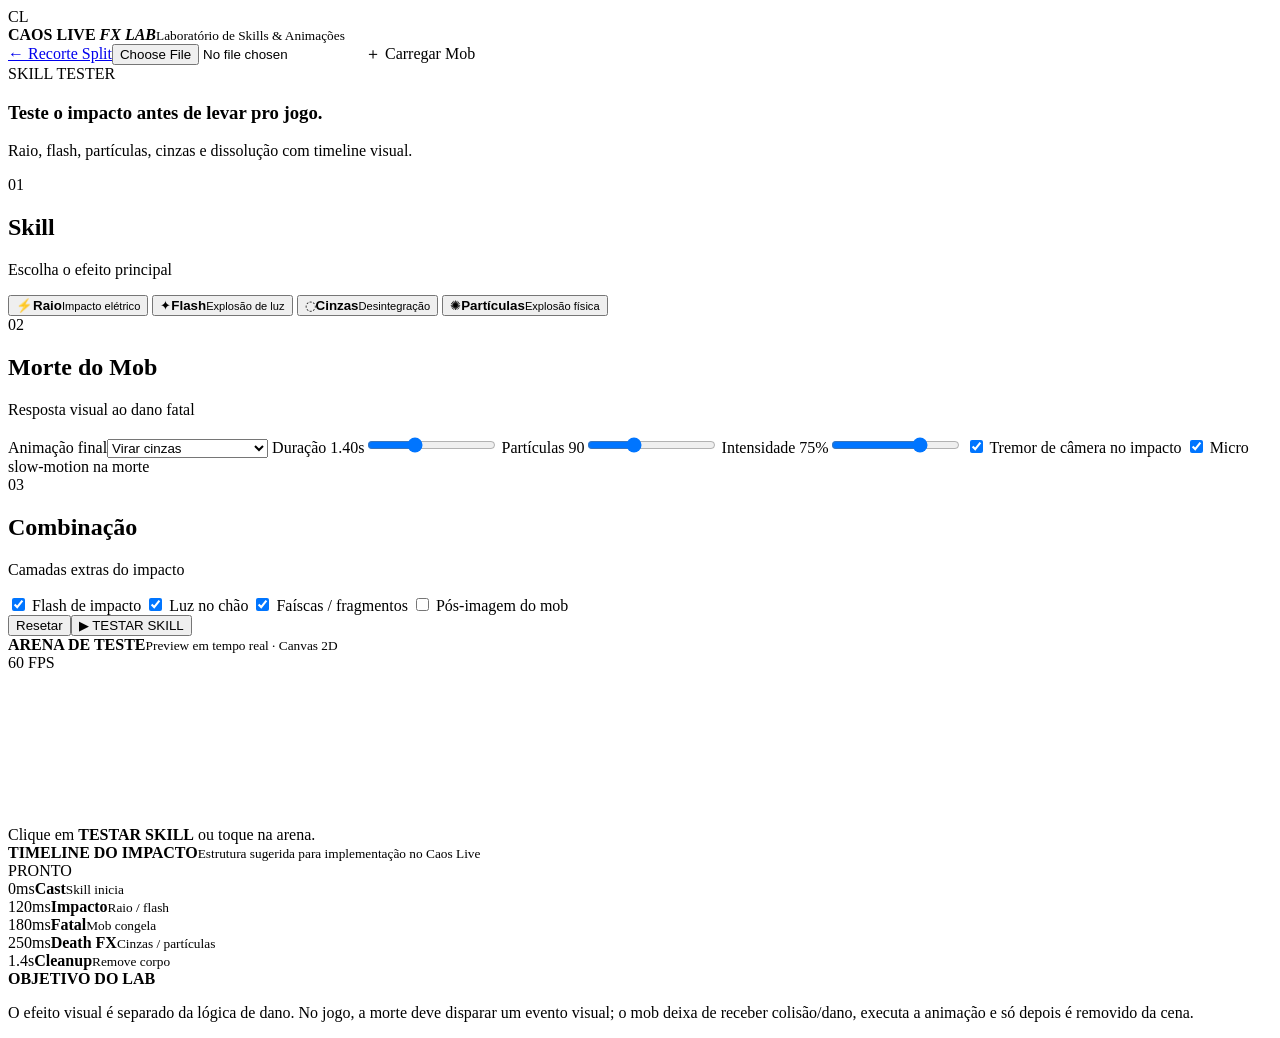
==== skill-lab/index.html @ af8c80dd "feat: add Caos Live skill FX lab" ====
<!doctype html>
<html lang="pt-BR">
<head>
  <meta charset="UTF-8">
  <meta name="viewport" content="width=device-width,initial-scale=1,maximum-scale=1">
  <meta name="theme-color" content="#07080d">
  <title>Caos Live · Skill FX Lab</title>
  <link rel="stylesheet" href="styles.css?v=1.0.0">
</head>
<body>
<header class="topbar">
  <div class="brand"><span class="mark">CL</span><div><b>CAOS LIVE <em>FX LAB</em></b><small>Laboratório de Skills & Animações</small></div></div>
  <div class="topActions"><a href="../index.html">← Recorte Split</a><label class="upload"><input id="mobInput" type="file" accept="image/png,image/webp,image/jpeg"><span>＋ Carregar Mob</span></label></div>
</header>
<main>
  <aside class="panel">
    <section class="card hero"><span class="eyebrow">SKILL TESTER</span><h1>Teste o impacto antes de levar pro jogo.</h1><p>Raio, flash, partículas, cinzas e dissolução com timeline visual.</p></section>

    <section class="card">
      <div class="sectionHead"><span>01</span><div><h2>Skill</h2><p>Escolha o efeito principal</p></div></div>
      <div class="skillGrid">
        <button class="skill active" data-skill="lightning">⚡<b>Raio</b><small>Impacto elétrico</small></button>
        <button class="skill" data-skill="flash">✦<b>Flash</b><small>Explosão de luz</small></button>
        <button class="skill" data-skill="ash">◌<b>Cinzas</b><small>Desintegração</small></button>
        <button class="skill" data-skill="burst">✺<b>Partículas</b><small>Explosão física</small></button>
      </div>
    </section>

    <section class="card">
      <div class="sectionHead"><span>02</span><div><h2>Morte do Mob</h2><p>Resposta visual ao dano fatal</p></div></div>
      <label>Animação final<select id="deathMode"><option value="ash">Virar cinzas</option><option value="dissolve">Dissolver em partículas</option><option value="burn">Queimar + cinzas</option><option value="burst">Explodir partículas</option><option value="fade">Fade simples</option></select></label>
      <label>Duração <output id="durationOut">1.40s</output><input id="duration" type="range" min="500" max="3000" step="50" value="1400"></label>
      <label>Partículas <output id="particleOut">90</output><input id="particleCount" type="range" min="20" max="220" value="90"></label>
      <label>Intensidade <output id="intensityOut">75%</output><input id="intensity" type="range" min="10" max="100" value="75"></label>
      <label class="check"><input id="screenShake" type="checkbox" checked> Tremor de câmera no impacto</label>
      <label class="check"><input id="slowMo" type="checkbox" checked> Micro slow-motion na morte</label>
    </section>

    <section class="card">
      <div class="sectionHead"><span>03</span><div><h2>Combinação</h2><p>Camadas extras do impacto</p></div></div>
      <label class="check"><input id="impactFlash" type="checkbox" checked> Flash de impacto</label>
      <label class="check"><input id="groundGlow" type="checkbox" checked> Luz no chão</label>
      <label class="check"><input id="sparks" type="checkbox" checked> Faíscas / fragmentos</label>
      <label class="check"><input id="afterImage" type="checkbox"> Pós-imagem do mob</label>
      <div class="actions"><button id="resetBtn" class="secondary">Resetar</button><button id="playBtn" class="primary">▶ TESTAR SKILL</button></div>
    </section>
  </aside>

  <section class="workspace">
    <div class="workspaceTop"><div><span class="live"></span><b>ARENA DE TESTE</b><small>Preview em tempo real · Canvas 2D</small></div><span id="fps">60 FPS</span></div>
    <div id="arena" class="arena">
      <canvas id="fxCanvas"></canvas>
      <div class="arenaTip">Clique em <b>TESTAR SKILL</b> ou toque na arena.</div>
    </div>
    <div class="timeline card">
      <div class="timelineHead"><div><b>TIMELINE DO IMPACTO</b><small>Estrutura sugerida para implementação no Caos Live</small></div><span id="status">PRONTO</span></div>
      <div class="track">
        <div class="event"><span>0ms</span><b>Cast</b><small>Skill inicia</small></div>
        <div class="event"><span>120ms</span><b>Impacto</b><small>Raio / flash</small></div>
        <div class="event"><span>180ms</span><b>Fatal</b><small>Mob congela</small></div>
        <div class="event"><span>250ms</span><b>Death FX</b><small>Cinzas / partículas</small></div>
        <div class="event"><span>1.4s</span><b>Cleanup</b><small>Remove corpo</small></div>
      </div>
    </div>
    <div class="notes card"><b>OBJETIVO DO LAB</b><p>O efeito visual é separado da lógica de dano. No jogo, a morte deve disparar um evento visual; o mob deixa de receber colisão/dano, executa a animação e só depois é removido da cena.</p></div>
  </section>
</main>
<script src="app.js?v=1.0.0"></script>
</body>
</html>
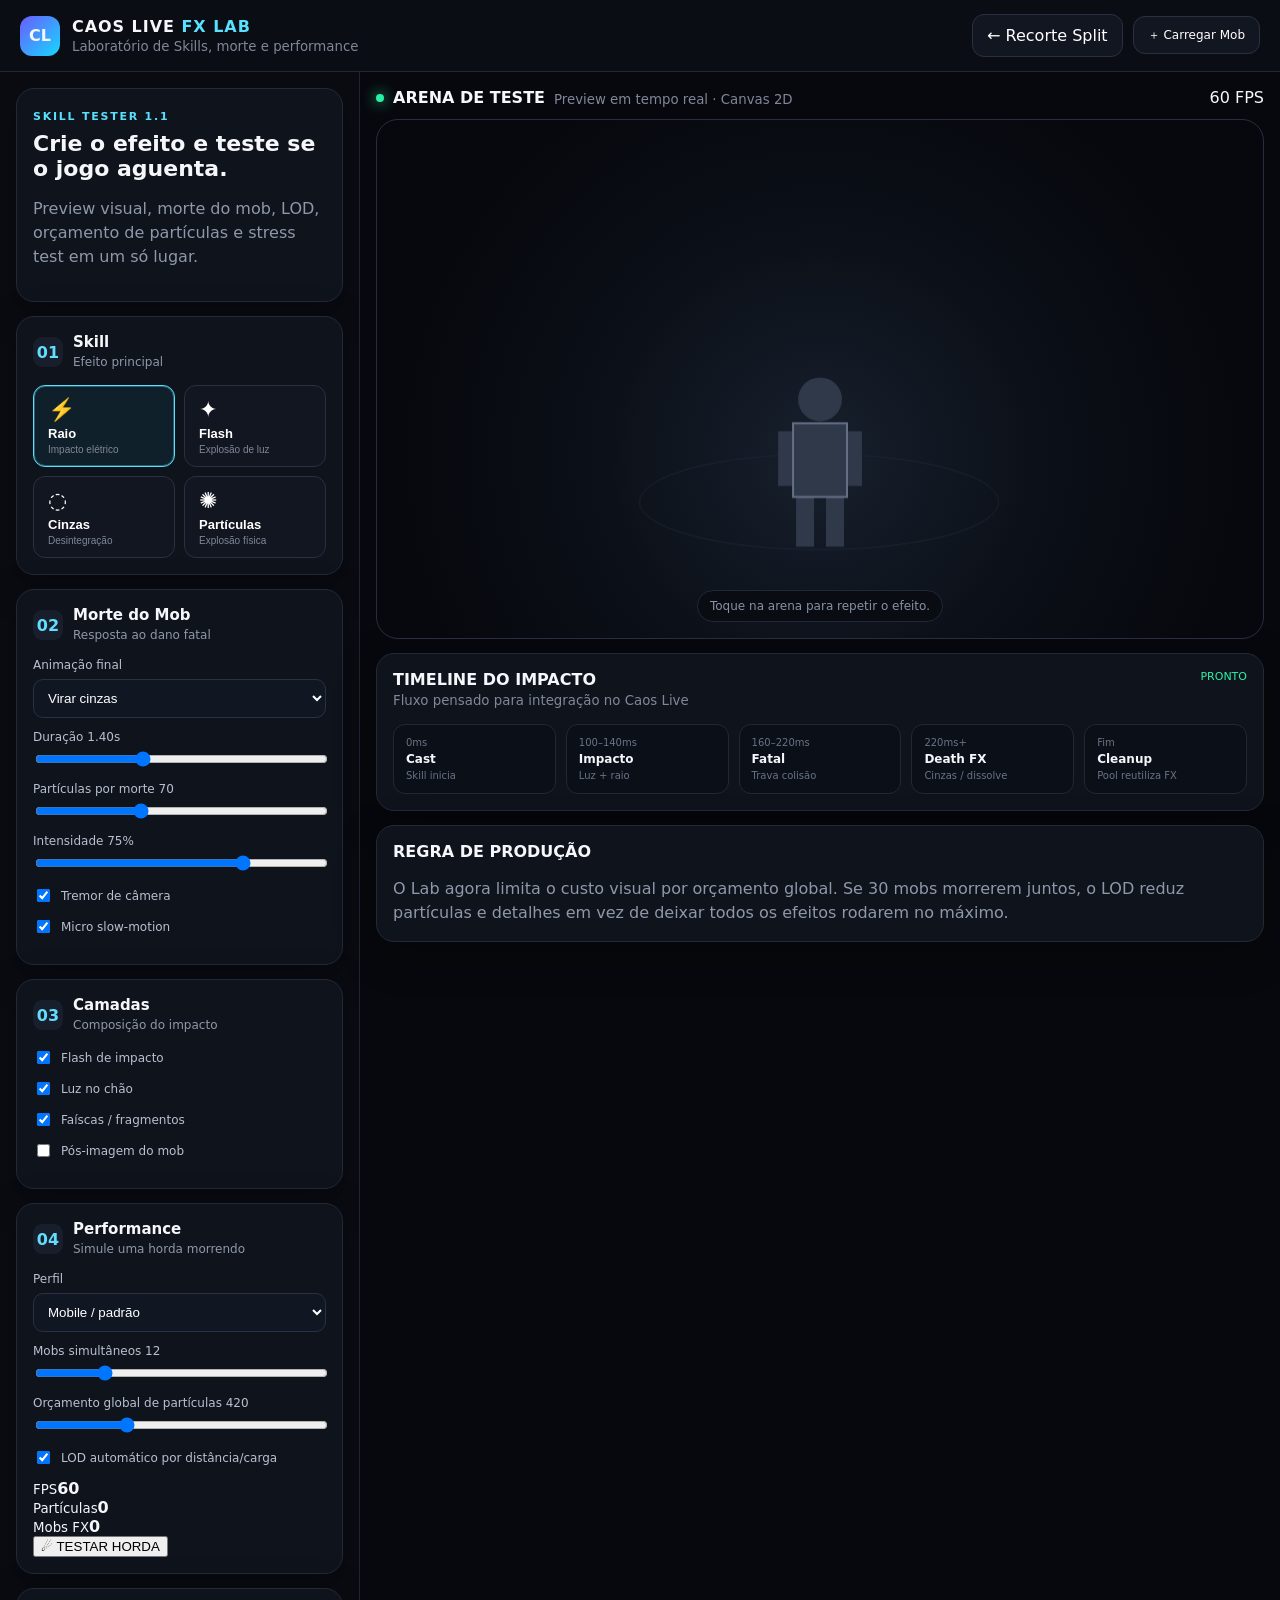
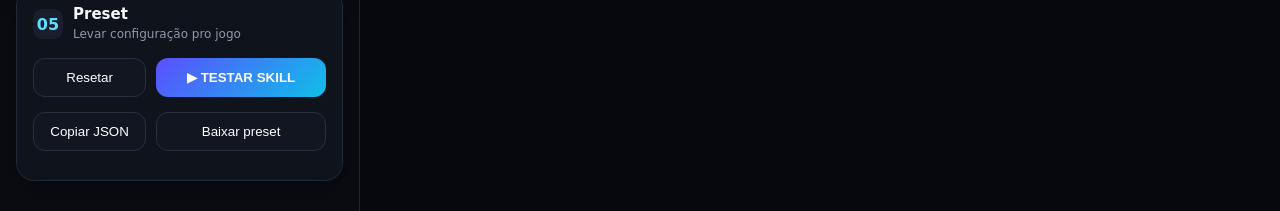
==== commit 1eabdc03: "Upgrade Skill FX Lab with stress testing and presets" ====
--- a/skill-lab/index.html
+++ b/skill-lab/index.html
@@ -5,19 +5,19 @@
   <meta name="viewport" content="width=device-width,initial-scale=1,maximum-scale=1">
   <meta name="theme-color" content="#07080d">
   <title>Caos Live · Skill FX Lab</title>
-  <link rel="stylesheet" href="styles.css?v=1.0.0">
+  <link rel="stylesheet" href="styles.css?v=1.1.0">
 </head>
 <body>
 <header class="topbar">
-  <div class="brand"><span class="mark">CL</span><div><b>CAOS LIVE <em>FX LAB</em></b><small>Laboratório de Skills & Animações</small></div></div>
+  <div class="brand"><span class="mark">CL</span><div><b>CAOS LIVE <em>FX LAB</em></b><small>Laboratório de Skills, morte e performance</small></div></div>
   <div class="topActions"><a href="../index.html">← Recorte Split</a><label class="upload"><input id="mobInput" type="file" accept="image/png,image/webp,image/jpeg"><span>＋ Carregar Mob</span></label></div>
 </header>
 <main>
   <aside class="panel">
-    <section class="card hero"><span class="eyebrow">SKILL TESTER</span><h1>Teste o impacto antes de levar pro jogo.</h1><p>Raio, flash, partículas, cinzas e dissolução com timeline visual.</p></section>
+    <section class="card hero"><span class="eyebrow">SKILL TESTER 1.1</span><h1>Crie o efeito e teste se o jogo aguenta.</h1><p>Preview visual, morte do mob, LOD, orçamento de partículas e stress test em um só lugar.</p></section>
 
     <section class="card">
-      <div class="sectionHead"><span>01</span><div><h2>Skill</h2><p>Escolha o efeito principal</p></div></div>
+      <div class="sectionHead"><span>01</span><div><h2>Skill</h2><p>Efeito principal</p></div></div>
       <div class="skillGrid">
         <button class="skill active" data-skill="lightning">⚡<b>Raio</b><small>Impacto elétrico</small></button>
         <button class="skill" data-skill="flash">✦<b>Flash</b><small>Explosão de luz</small></button>
@@ -27,44 +27,51 @@
     </section>
 
     <section class="card">
-      <div class="sectionHead"><span>02</span><div><h2>Morte do Mob</h2><p>Resposta visual ao dano fatal</p></div></div>
+      <div class="sectionHead"><span>02</span><div><h2>Morte do Mob</h2><p>Resposta ao dano fatal</p></div></div>
       <label>Animação final<select id="deathMode"><option value="ash">Virar cinzas</option><option value="dissolve">Dissolver em partículas</option><option value="burn">Queimar + cinzas</option><option value="burst">Explodir partículas</option><option value="fade">Fade simples</option></select></label>
       <label>Duração <output id="durationOut">1.40s</output><input id="duration" type="range" min="500" max="3000" step="50" value="1400"></label>
-      <label>Partículas <output id="particleOut">90</output><input id="particleCount" type="range" min="20" max="220" value="90"></label>
+      <label>Partículas por morte <output id="particleOut">70</output><input id="particleCount" type="range" min="10" max="180" value="70"></label>
       <label>Intensidade <output id="intensityOut">75%</output><input id="intensity" type="range" min="10" max="100" value="75"></label>
-      <label class="check"><input id="screenShake" type="checkbox" checked> Tremor de câmera no impacto</label>
-      <label class="check"><input id="slowMo" type="checkbox" checked> Micro slow-motion na morte</label>
+      <label class="check"><input id="screenShake" type="checkbox" checked> Tremor de câmera</label>
+      <label class="check"><input id="slowMo" type="checkbox" checked> Micro slow-motion</label>
     </section>
 
     <section class="card">
-      <div class="sectionHead"><span>03</span><div><h2>Combinação</h2><p>Camadas extras do impacto</p></div></div>
+      <div class="sectionHead"><span>03</span><div><h2>Camadas</h2><p>Composição do impacto</p></div></div>
       <label class="check"><input id="impactFlash" type="checkbox" checked> Flash de impacto</label>
       <label class="check"><input id="groundGlow" type="checkbox" checked> Luz no chão</label>
       <label class="check"><input id="sparks" type="checkbox" checked> Faíscas / fragmentos</label>
       <label class="check"><input id="afterImage" type="checkbox"> Pós-imagem do mob</label>
+    </section>
+
+    <section class="card perfCard">
+      <div class="sectionHead"><span>04</span><div><h2>Performance</h2><p>Simule uma horda morrendo</p></div></div>
+      <label>Perfil<select id="qualityPreset"><option value="low">Mobile fraco</option><option value="medium" selected>Mobile / padrão</option><option value="high">PC / alto</option></select></label>
+      <label>Mobs simultâneos <output id="mobCountOut">12</output><input id="mobCount" type="range" min="1" max="50" value="12"></label>
+      <label>Orçamento global de partículas <output id="budgetOut">420</output><input id="particleBudget" type="range" min="80" max="1200" step="20" value="420"></label>
+      <label class="check"><input id="lodEnabled" type="checkbox" checked> LOD automático por distância/carga</label>
+      <div class="perfGrid"><div><small>FPS</small><b id="fpsBig">60</b></div><div><small>Partículas</small><b id="particleLive">0</b></div><div><small>Mobs FX</small><b id="mobLive">0</b></div></div>
+      <button id="stressBtn" class="warning">☄ TESTAR HORDA</button>
+    </section>
+
+    <section class="card">
+      <div class="sectionHead"><span>05</span><div><h2>Preset</h2><p>Levar configuração pro jogo</p></div></div>
       <div class="actions"><button id="resetBtn" class="secondary">Resetar</button><button id="playBtn" class="primary">▶ TESTAR SKILL</button></div>
+      <div class="actions"><button id="copyPreset" class="secondary">Copiar JSON</button><button id="downloadPreset" class="secondary">Baixar preset</button></div>
+      <pre id="presetPreview"></pre>
     </section>
   </aside>
 
   <section class="workspace">
     <div class="workspaceTop"><div><span class="live"></span><b>ARENA DE TESTE</b><small>Preview em tempo real · Canvas 2D</small></div><span id="fps">60 FPS</span></div>
-    <div id="arena" class="arena">
-      <canvas id="fxCanvas"></canvas>
-      <div class="arenaTip">Clique em <b>TESTAR SKILL</b> ou toque na arena.</div>
+    <div id="arena" class="arena"><canvas id="fxCanvas"></canvas><div class="arenaTip">Toque na arena para repetir o efeito.</div></div>
+    <div class="timeline card">
+      <div class="timelineHead"><div><b>TIMELINE DO IMPACTO</b><small>Fluxo pensado para integração no Caos Live</small></div><span id="status">PRONTO</span></div>
+      <div class="track"><div class="event"><span>0ms</span><b>Cast</b><small>Skill inicia</small></div><div class="event"><span>100–140ms</span><b>Impacto</b><small>Luz + raio</small></div><div class="event"><span>160–220ms</span><b>Fatal</b><small>Trava colisão</small></div><div class="event"><span>220ms+</span><b>Death FX</b><small>Cinzas / dissolve</small></div><div class="event"><span>Fim</span><b>Cleanup</b><small>Pool reutiliza FX</small></div></div>
     </div>
-    <div class="timeline card">
-      <div class="timelineHead"><div><b>TIMELINE DO IMPACTO</b><small>Estrutura sugerida para implementação no Caos Live</small></div><span id="status">PRONTO</span></div>
-      <div class="track">
-        <div class="event"><span>0ms</span><b>Cast</b><small>Skill inicia</small></div>
-        <div class="event"><span>120ms</span><b>Impacto</b><small>Raio / flash</small></div>
-        <div class="event"><span>180ms</span><b>Fatal</b><small>Mob congela</small></div>
-        <div class="event"><span>250ms</span><b>Death FX</b><small>Cinzas / partículas</small></div>
-        <div class="event"><span>1.4s</span><b>Cleanup</b><small>Remove corpo</small></div>
-      </div>
-    </div>
-    <div class="notes card"><b>OBJETIVO DO LAB</b><p>O efeito visual é separado da lógica de dano. No jogo, a morte deve disparar um evento visual; o mob deixa de receber colisão/dano, executa a animação e só depois é removido da cena.</p></div>
+    <div class="notes card"><b>REGRA DE PRODUÇÃO</b><p>O Lab agora limita o custo visual por orçamento global. Se 30 mobs morrerem juntos, o LOD reduz partículas e detalhes em vez de deixar todos os efeitos rodarem no máximo.</p></div>
   </section>
 </main>
-<script src="app.js?v=1.0.0"></script>
+<script src="app.js?v=1.1.0"></script>
 </body>
 </html>
--- a/skill-lab/styles.css
+++ b/skill-lab/styles.css
@@ -0,0 +1 @@
+*{box-sizing:border-box}body{margin:0;font-family:Inter,system-ui,-apple-system,Segoe UI,sans-serif;background:#07080d;color:#f5f7fb}.topbar{height:72px;display:flex;align-items:center;justify-content:space-between;padding:0 20px;border-bottom:1px solid #222633;background:#0b0d14;position:sticky;top:0;z-index:10}.brand{display:flex;gap:12px;align-items:center}.mark{width:40px;height:40px;border-radius:12px;display:grid;place-items:center;background:linear-gradient(135deg,#6b5cff,#16d8ff);font-weight:900}.brand b{display:block;letter-spacing:.06em}.brand em{font-style:normal;color:#58e0ff}.brand small,.workspaceTop small{display:block;color:#7f8798;margin-top:3px}.topActions{display:flex;gap:10px;align-items:center}.topActions a,.upload span,.secondary,.primary,.skill{border:1px solid #2a3040;background:#121621;color:#fff;border-radius:12px;padding:11px 14px;text-decoration:none;cursor:pointer}.upload input{display:none}main{display:grid;grid-template-columns:360px 1fr;min-height:calc(100vh - 72px)}.panel{padding:16px;border-right:1px solid #202432;background:#0a0c12;overflow:auto}.card{background:#0f131c;border:1px solid #222938;border-radius:18px;padding:16px;margin-bottom:14px;box-shadow:0 12px 40px #0004}.hero h1{font-size:22px;margin:7px 0}.hero p,.card p{color:#8f98aa;line-height:1.5}.eyebrow{font-size:11px;color:#58e0ff;letter-spacing:.16em;font-weight:800}.sectionHead{display:flex;gap:10px;align-items:center;margin-bottom:14px}.sectionHead>span{width:30px;height:30px;border-radius:9px;display:grid;place-items:center;background:#181e2b;color:#61ddff;font-weight:800}.sectionHead h2{font-size:15px;margin:0}.sectionHead p{font-size:12px;margin:2px 0 0}.skillGrid{display:grid;grid-template-columns:1fr 1fr;gap:9px}.skill{display:flex;flex-direction:column;align-items:flex-start;gap:3px;text-align:left;font-size:22px}.skill b{font-size:13px}.skill small{font-size:10px;color:#7f8798}.skill.active{border-color:#5bdfff;box-shadow:inset 0 0 0 1px #5bdfff55;background:#10202a}label{display:block;font-size:12px;color:#b8c0d0;margin:12px 0}select,input[type=range]{width:100%;margin-top:7px}select{background:#111722;border:1px solid #293143;color:#fff;border-radius:10px;padding:10px}.check{display:flex;gap:8px;align-items:center}.actions{display:grid;grid-template-columns:1fr 1.5fr;gap:10px;margin-top:15px}.primary{background:linear-gradient(135deg,#5b4fff,#0fbfe8);border:0;font-weight:900}.workspace{padding:16px;min-width:0}.workspaceTop{display:flex;justify-content:space-between;align-items:center;margin-bottom:12px}.workspaceTop>div{display:flex;gap:9px;align-items:center}.live{width:8px;height:8px;border-radius:50%;background:#27f0a7;box-shadow:0 0 14px #27f0a7}.arena{position:relative;height:520px;border-radius:22px;overflow:hidden;border:1px solid #272e3f;background:radial-gradient(circle at 50% 65%,#17202d 0,#0b0f17 42%,#06080d 76%)}#fxCanvas{width:100%;height:100%;display:block}.arenaTip{position:absolute;left:50%;bottom:16px;transform:translateX(-50%);font-size:12px;color:#8992a3;background:#080b10cc;border:1px solid #202838;padding:8px 12px;border-radius:999px}.timeline{margin-top:14px}.timelineHead{display:flex;justify-content:space-between}.timelineHead small{display:block;color:#7f8798;margin-top:4px}.timelineHead span{font-size:11px;color:#2df1aa}.track{display:grid;grid-template-columns:repeat(5,1fr);gap:10px;margin-top:16px}.event{padding:12px;border-radius:12px;background:#0b1018;border:1px solid #202838}.event span,.event small{display:block;font-size:10px;color:#697386}.event b{display:block;font-size:12px;margin:4px 0}.notes{margin-top:14px}.notes p{margin-bottom:0}@media(max-width:900px){main{grid-template-columns:1fr}.panel{border-right:0;border-bottom:1px solid #202432}.arena{height:430px}.track{grid-template-columns:1fr 1fr}.topbar{height:auto;min-height:72px;gap:10px;flex-wrap:wrap;padding:12px}.topActions{width:100%;justify-content:space-between}.workspace{padding:10px}}
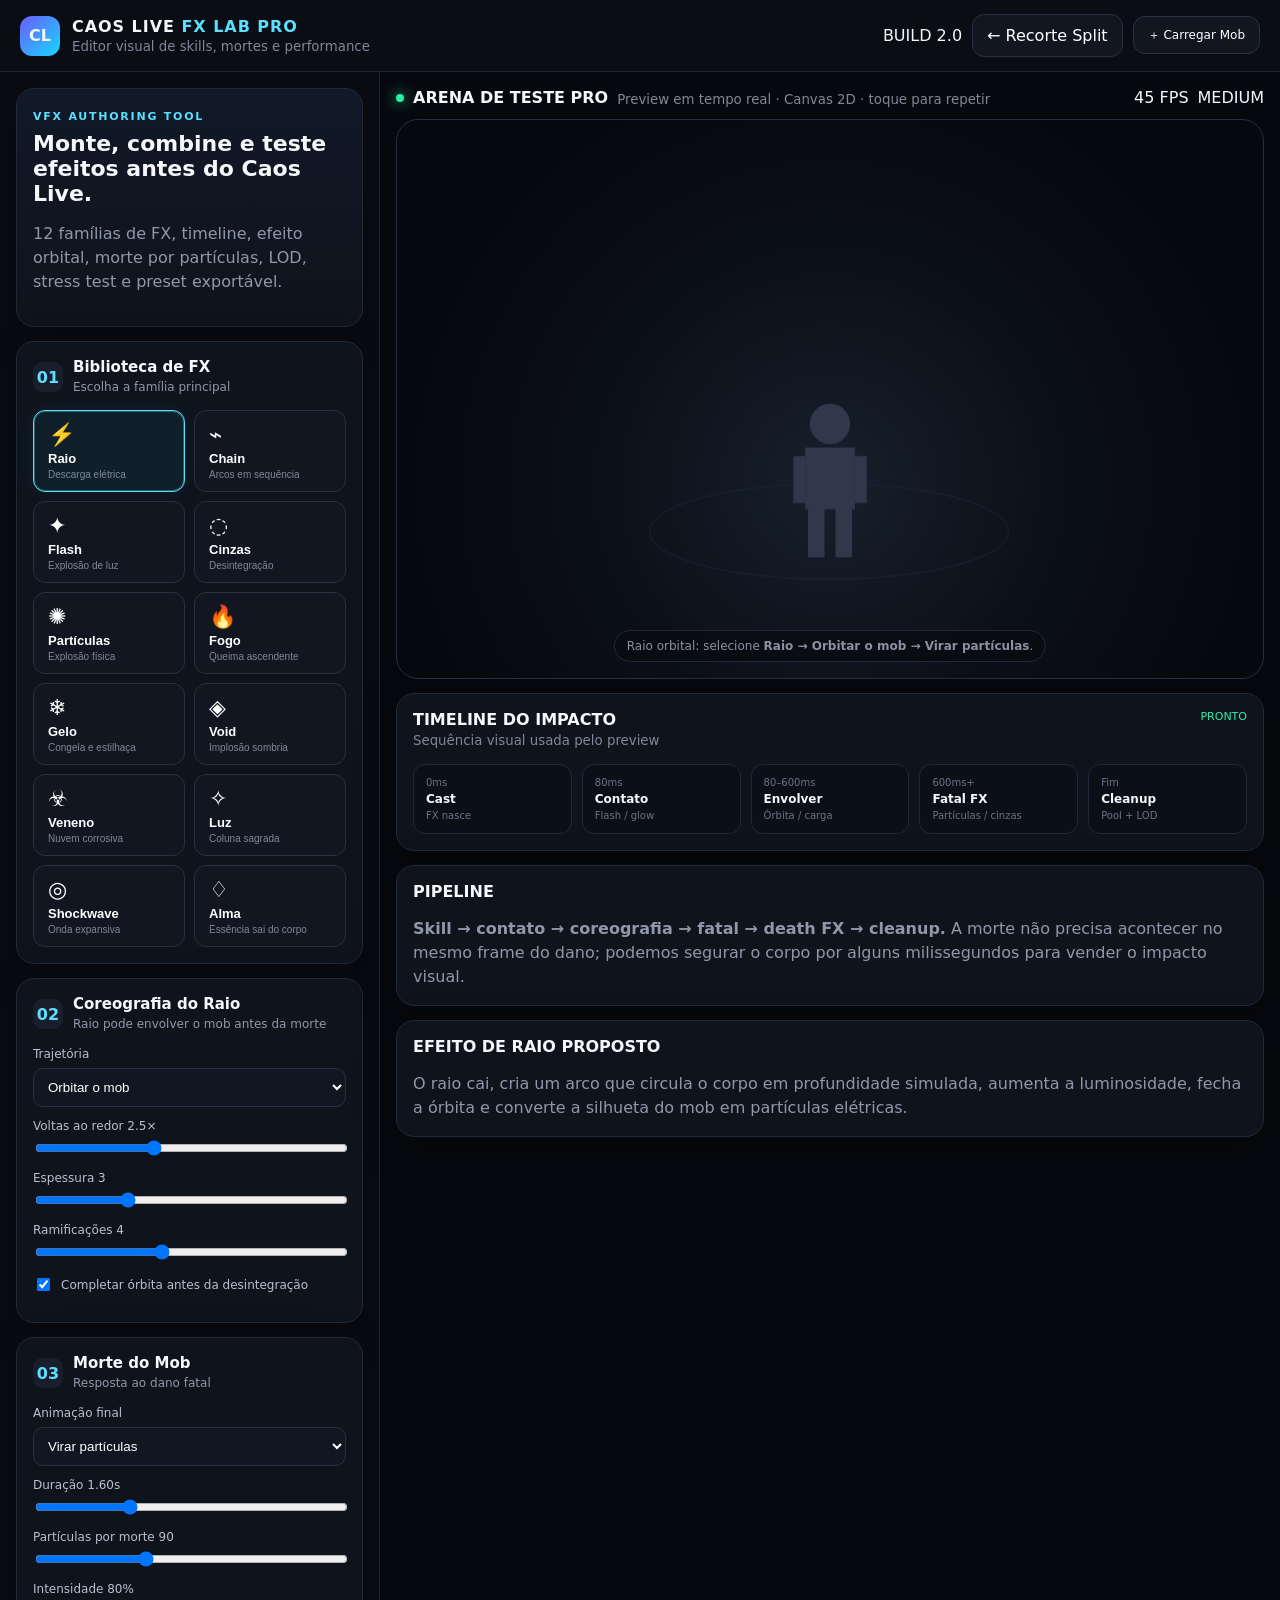
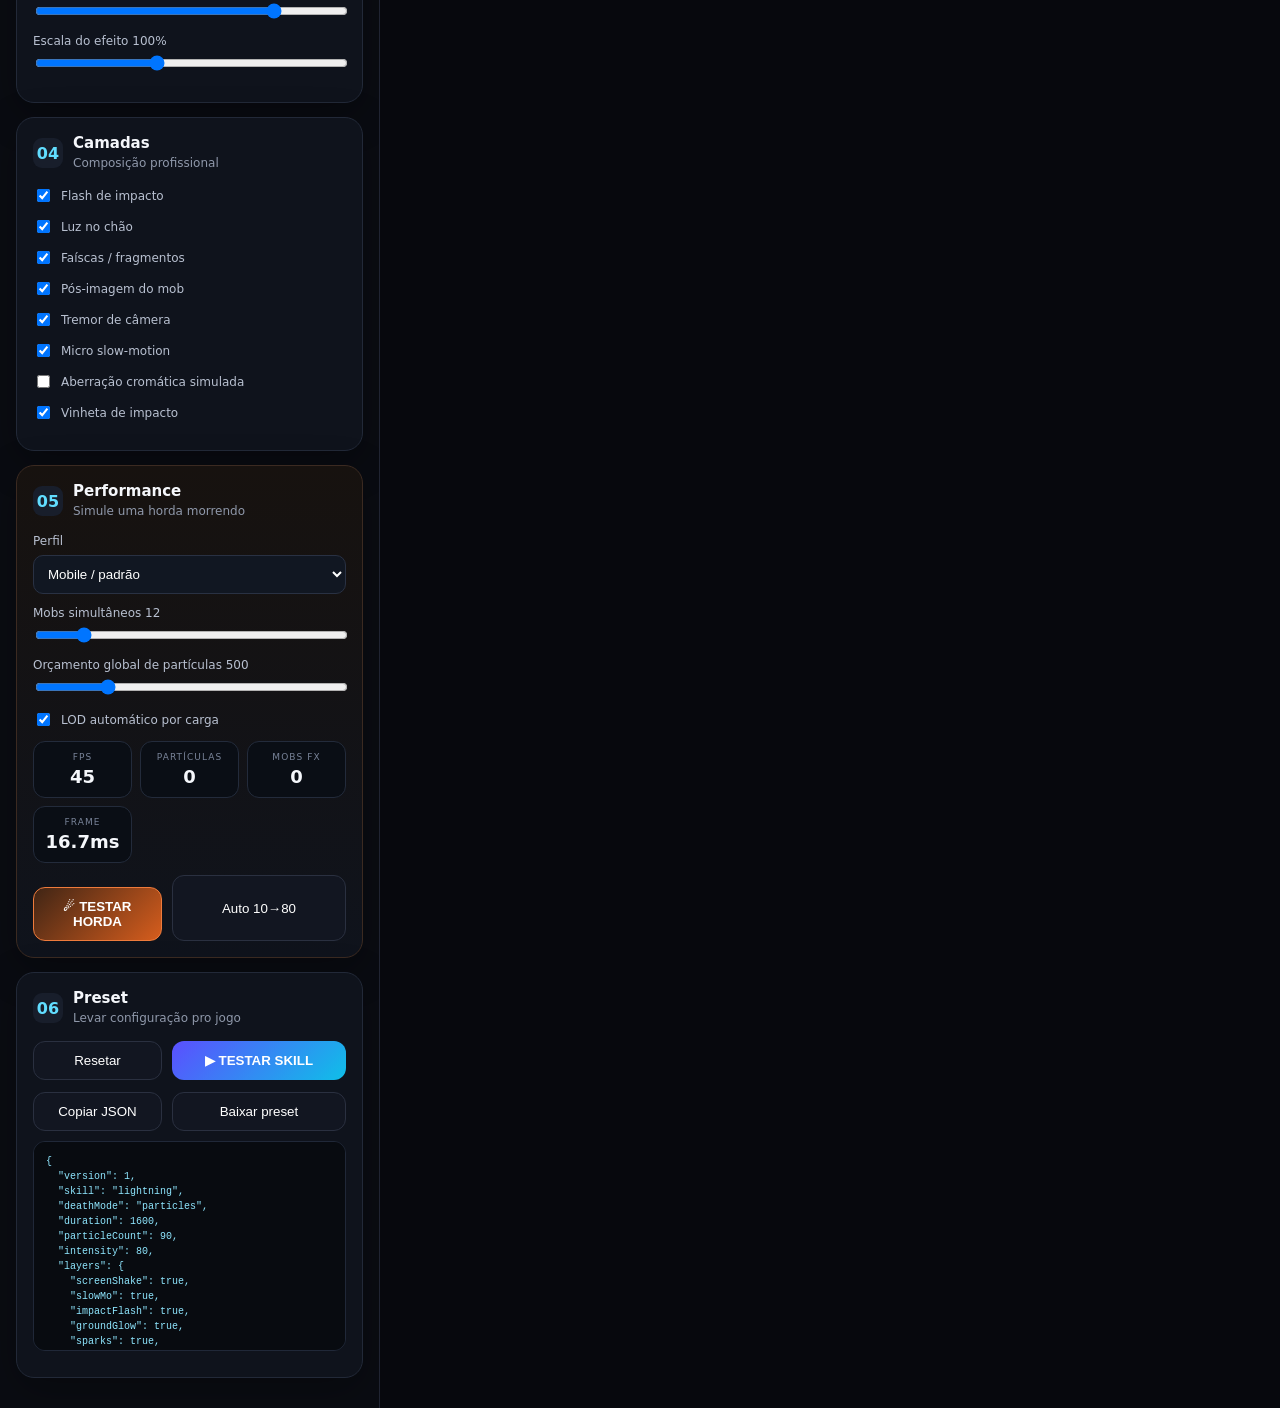
==== commit dcee32d9: "Upgrade Skill FX Lab to professional v2" ====
--- a/skill-lab/index.html
+++ b/skill-lab/index.html
@@ -4,58 +4,78 @@
   <meta charset="UTF-8">
   <meta name="viewport" content="width=device-width,initial-scale=1,maximum-scale=1">
   <meta name="theme-color" content="#07080d">
-  <title>Caos Live · Skill FX Lab</title>
-  <link rel="stylesheet" href="styles.css?v=1.1.0">
+  <title>Caos Live · Skill FX Lab Pro</title>
+  <link rel="stylesheet" href="styles.css?v=2.0.0">
 </head>
 <body>
 <header class="topbar">
-  <div class="brand"><span class="mark">CL</span><div><b>CAOS LIVE <em>FX LAB</em></b><small>Laboratório de Skills, morte e performance</small></div></div>
-  <div class="topActions"><a href="../index.html">← Recorte Split</a><label class="upload"><input id="mobInput" type="file" accept="image/png,image/webp,image/jpeg"><span>＋ Carregar Mob</span></label></div>
+  <div class="brand"><span class="mark">CL</span><div><b>CAOS LIVE <em>FX LAB PRO</em></b><small>Editor visual de skills, mortes e performance</small></div></div>
+  <div class="topActions"><span class="build">BUILD 2.0</span><a href="../index.html">← Recorte Split</a><label class="upload"><input id="mobInput" type="file" accept="image/png,image/webp,image/jpeg"><span>＋ Carregar Mob</span></label></div>
 </header>
 <main>
   <aside class="panel">
-    <section class="card hero"><span class="eyebrow">SKILL TESTER 1.1</span><h1>Crie o efeito e teste se o jogo aguenta.</h1><p>Preview visual, morte do mob, LOD, orçamento de partículas e stress test em um só lugar.</p></section>
+    <section class="card hero"><span class="eyebrow">VFX AUTHORING TOOL</span><h1>Monte, combine e teste efeitos antes do Caos Live.</h1><p>12 famílias de FX, timeline, efeito orbital, morte por partículas, LOD, stress test e preset exportável.</p></section>
 
     <section class="card">
-      <div class="sectionHead"><span>01</span><div><h2>Skill</h2><p>Efeito principal</p></div></div>
+      <div class="sectionHead"><span>01</span><div><h2>Biblioteca de FX</h2><p>Escolha a família principal</p></div></div>
       <div class="skillGrid">
-        <button class="skill active" data-skill="lightning">⚡<b>Raio</b><small>Impacto elétrico</small></button>
+        <button class="skill active" data-skill="lightning">⚡<b>Raio</b><small>Descarga elétrica</small></button>
+        <button class="skill" data-skill="chain">⌁<b>Chain</b><small>Arcos em sequência</small></button>
         <button class="skill" data-skill="flash">✦<b>Flash</b><small>Explosão de luz</small></button>
         <button class="skill" data-skill="ash">◌<b>Cinzas</b><small>Desintegração</small></button>
         <button class="skill" data-skill="burst">✺<b>Partículas</b><small>Explosão física</small></button>
+        <button class="skill" data-skill="fire">🔥<b>Fogo</b><small>Queima ascendente</small></button>
+        <button class="skill" data-skill="ice">❄<b>Gelo</b><small>Congela e estilhaça</small></button>
+        <button class="skill" data-skill="void">◈<b>Void</b><small>Implosão sombria</small></button>
+        <button class="skill" data-skill="poison">☣<b>Veneno</b><small>Nuvem corrosiva</small></button>
+        <button class="skill" data-skill="holy">✧<b>Luz</b><small>Coluna sagrada</small></button>
+        <button class="skill" data-skill="shockwave">◎<b>Shockwave</b><small>Onda expansiva</small></button>
+        <button class="skill" data-skill="soul">♢<b>Alma</b><small>Essência sai do corpo</small></button>
       </div>
     </section>
 
-    <section class="card">
-      <div class="sectionHead"><span>02</span><div><h2>Morte do Mob</h2><p>Resposta ao dano fatal</p></div></div>
-      <label>Animação final<select id="deathMode"><option value="ash">Virar cinzas</option><option value="dissolve">Dissolver em partículas</option><option value="burn">Queimar + cinzas</option><option value="burst">Explodir partículas</option><option value="fade">Fade simples</option></select></label>
-      <label>Duração <output id="durationOut">1.40s</output><input id="duration" type="range" min="500" max="3000" step="50" value="1400"></label>
-      <label>Partículas por morte <output id="particleOut">70</output><input id="particleCount" type="range" min="10" max="180" value="70"></label>
-      <label>Intensidade <output id="intensityOut">75%</output><input id="intensity" type="range" min="10" max="100" value="75"></label>
-      <label class="check"><input id="screenShake" type="checkbox" checked> Tremor de câmera</label>
-      <label class="check"><input id="slowMo" type="checkbox" checked> Micro slow-motion</label>
+    <section class="card accentCard" id="lightningPanel">
+      <div class="sectionHead"><span>02</span><div><h2>Coreografia do Raio</h2><p>Raio pode envolver o mob antes da morte</p></div></div>
+      <label>Trajetória<select id="lightningPath"><option value="strike">Queda direta</option><option value="orbit" selected>Orbitar o mob</option><option value="cage">Gaiola elétrica</option><option value="spiral">Espiral descendente</option></select></label>
+      <label>Voltas ao redor <output id="orbitTurnsOut">2.5×</output><input id="orbitTurns" type="range" min="1" max="5" step="0.5" value="2.5"></label>
+      <label>Espessura <output id="boltWidthOut">3</output><input id="boltWidth" type="range" min="1" max="8" value="3"></label>
+      <label>Ramificações <output id="branchOut">4</output><input id="branchCount" type="range" min="0" max="10" value="4"></label>
+      <label class="check"><input id="orbitBeforeDeath" type="checkbox" checked> Completar órbita antes da desintegração</label>
     </section>
 
     <section class="card">
-      <div class="sectionHead"><span>03</span><div><h2>Camadas</h2><p>Composição do impacto</p></div></div>
+      <div class="sectionHead"><span>03</span><div><h2>Morte do Mob</h2><p>Resposta ao dano fatal</p></div></div>
+      <label>Animação final<select id="deathMode"><option value="particles" selected>Virar partículas</option><option value="ash">Virar cinzas</option><option value="dissolve">Dissolver progressivamente</option><option value="burn">Queimar + cinzas</option><option value="shatter">Estilhaçar</option><option value="implode">Implodir</option><option value="fade">Fade simples</option></select></label>
+      <label>Duração <output id="durationOut">1.60s</output><input id="duration" type="range" min="600" max="4000" step="50" value="1600"></label>
+      <label>Partículas por morte <output id="particleOut">90</output><input id="particleCount" type="range" min="10" max="240" value="90"></label>
+      <label>Intensidade <output id="intensityOut">80%</output><input id="intensity" type="range" min="10" max="100" value="80"></label>
+      <label>Escala do efeito <output id="fxScaleOut">100%</output><input id="fxScale" type="range" min="50" max="180" value="100"></label>
+    </section>
+
+    <section class="card">
+      <div class="sectionHead"><span>04</span><div><h2>Camadas</h2><p>Composição profissional</p></div></div>
       <label class="check"><input id="impactFlash" type="checkbox" checked> Flash de impacto</label>
       <label class="check"><input id="groundGlow" type="checkbox" checked> Luz no chão</label>
       <label class="check"><input id="sparks" type="checkbox" checked> Faíscas / fragmentos</label>
-      <label class="check"><input id="afterImage" type="checkbox"> Pós-imagem do mob</label>
+      <label class="check"><input id="afterImage" type="checkbox" checked> Pós-imagem do mob</label>
+      <label class="check"><input id="screenShake" type="checkbox" checked> Tremor de câmera</label>
+      <label class="check"><input id="slowMo" type="checkbox" checked> Micro slow-motion</label>
+      <label class="check"><input id="chromatic" type="checkbox"> Aberração cromática simulada</label>
+      <label class="check"><input id="vignette" type="checkbox" checked> Vinheta de impacto</label>
     </section>
 
     <section class="card perfCard">
-      <div class="sectionHead"><span>04</span><div><h2>Performance</h2><p>Simule uma horda morrendo</p></div></div>
-      <label>Perfil<select id="qualityPreset"><option value="low">Mobile fraco</option><option value="medium" selected>Mobile / padrão</option><option value="high">PC / alto</option></select></label>
-      <label>Mobs simultâneos <output id="mobCountOut">12</output><input id="mobCount" type="range" min="1" max="50" value="12"></label>
-      <label>Orçamento global de partículas <output id="budgetOut">420</output><input id="particleBudget" type="range" min="80" max="1200" step="20" value="420"></label>
-      <label class="check"><input id="lodEnabled" type="checkbox" checked> LOD automático por distância/carga</label>
-      <div class="perfGrid"><div><small>FPS</small><b id="fpsBig">60</b></div><div><small>Partículas</small><b id="particleLive">0</b></div><div><small>Mobs FX</small><b id="mobLive">0</b></div></div>
-      <button id="stressBtn" class="warning">☄ TESTAR HORDA</button>
+      <div class="sectionHead"><span>05</span><div><h2>Performance</h2><p>Simule uma horda morrendo</p></div></div>
+      <label>Perfil<select id="qualityPreset"><option value="low">Mobile fraco</option><option value="medium" selected>Mobile / padrão</option><option value="high">PC / alto</option><option value="ultra">Ultra / laboratório</option></select></label>
+      <label>Mobs simultâneos <output id="mobCountOut">12</output><input id="mobCount" type="range" min="1" max="80" value="12"></label>
+      <label>Orçamento global de partículas <output id="budgetOut">500</output><input id="particleBudget" type="range" min="80" max="2000" step="20" value="500"></label>
+      <label class="check"><input id="lodEnabled" type="checkbox" checked> LOD automático por carga</label>
+      <div class="perfGrid"><div><small>FPS</small><b id="fpsBig">60</b></div><div><small>Partículas</small><b id="particleLive">0</b></div><div><small>Mobs FX</small><b id="mobLive">0</b></div><div><small>Frame</small><b id="frameMs">16.7ms</b></div></div>
+      <div class="actions"><button id="stressBtn" class="warning">☄ TESTAR HORDA</button><button id="autoStressBtn" class="secondary">Auto 10→80</button></div>
     </section>
 
     <section class="card">
-      <div class="sectionHead"><span>05</span><div><h2>Preset</h2><p>Levar configuração pro jogo</p></div></div>
+      <div class="sectionHead"><span>06</span><div><h2>Preset</h2><p>Levar configuração pro jogo</p></div></div>
       <div class="actions"><button id="resetBtn" class="secondary">Resetar</button><button id="playBtn" class="primary">▶ TESTAR SKILL</button></div>
       <div class="actions"><button id="copyPreset" class="secondary">Copiar JSON</button><button id="downloadPreset" class="secondary">Baixar preset</button></div>
       <pre id="presetPreview"></pre>
@@ -63,15 +83,18 @@
   </aside>
 
   <section class="workspace">
-    <div class="workspaceTop"><div><span class="live"></span><b>ARENA DE TESTE</b><small>Preview em tempo real · Canvas 2D</small></div><span id="fps">60 FPS</span></div>
-    <div id="arena" class="arena"><canvas id="fxCanvas"></canvas><div class="arenaTip">Toque na arena para repetir o efeito.</div></div>
+    <div class="workspaceTop"><div><span class="live"></span><b>ARENA DE TESTE PRO</b><small>Preview em tempo real · Canvas 2D · toque para repetir</small></div><div class="hud"><span id="fps">60 FPS</span><span id="qualityBadge">MEDIUM</span></div></div>
+    <div id="arena" class="arena"><canvas id="fxCanvas"></canvas><div class="arenaGrid"></div><div class="arenaTip">Raio orbital: selecione <b>Raio → Orbitar o mob → Virar partículas</b>.</div></div>
     <div class="timeline card">
-      <div class="timelineHead"><div><b>TIMELINE DO IMPACTO</b><small>Fluxo pensado para integração no Caos Live</small></div><span id="status">PRONTO</span></div>
-      <div class="track"><div class="event"><span>0ms</span><b>Cast</b><small>Skill inicia</small></div><div class="event"><span>100–140ms</span><b>Impacto</b><small>Luz + raio</small></div><div class="event"><span>160–220ms</span><b>Fatal</b><small>Trava colisão</small></div><div class="event"><span>220ms+</span><b>Death FX</b><small>Cinzas / dissolve</small></div><div class="event"><span>Fim</span><b>Cleanup</b><small>Pool reutiliza FX</small></div></div>
+      <div class="timelineHead"><div><b>TIMELINE DO IMPACTO</b><small>Sequência visual usada pelo preview</small></div><span id="status">PRONTO</span></div>
+      <div class="track"><div class="event activeEvent"><span>0ms</span><b>Cast</b><small>FX nasce</small></div><div class="event"><span>80ms</span><b>Contato</b><small>Flash / glow</small></div><div class="event"><span>80–600ms</span><b>Envolver</b><small>Órbita / carga</small></div><div class="event"><span>600ms+</span><b>Fatal FX</b><small>Partículas / cinzas</small></div><div class="event"><span>Fim</span><b>Cleanup</b><small>Pool + LOD</small></div></div>
     </div>
-    <div class="notes card"><b>REGRA DE PRODUÇÃO</b><p>O Lab agora limita o custo visual por orçamento global. Se 30 mobs morrerem juntos, o LOD reduz partículas e detalhes em vez de deixar todos os efeitos rodarem no máximo.</p></div>
+    <div class="proGrid">
+      <div class="notes card"><b>PIPELINE</b><p><strong>Skill → contato → coreografia → fatal → death FX → cleanup.</strong> A morte não precisa acontecer no mesmo frame do dano; podemos segurar o corpo por alguns milissegundos para vender o impacto visual.</p></div>
+      <div class="notes card"><b>EFEITO DE RAIO PROPOSTO</b><p>O raio cai, cria um arco que circula o corpo em profundidade simulada, aumenta a luminosidade, fecha a órbita e converte a silhueta do mob em partículas elétricas.</p></div>
+    </div>
   </section>
 </main>
-<script src="app.js?v=1.1.0"></script>
+<script src="app.js?v=2.0.0"></script>
 </body>
 </html>
--- a/skill-lab/styles.css
+++ b/skill-lab/styles.css
@@ -1 +1 @@
-*{box-sizing:border-box}body{margin:0;font-family:Inter,system-ui,-apple-system,Segoe UI,sans-serif;background:#07080d;color:#f5f7fb}.topbar{height:72px;display:flex;align-items:center;justify-content:space-between;padding:0 20px;border-bottom:1px solid #222633;background:#0b0d14;position:sticky;top:0;z-index:10}.brand{display:flex;gap:12px;align-items:center}.mark{width:40px;height:40px;border-radius:12px;display:grid;place-items:center;background:linear-gradient(135deg,#6b5cff,#16d8ff);font-weight:900}.brand b{display:block;letter-spacing:.06em}.brand em{font-style:normal;color:#58e0ff}.brand small,.workspaceTop small{display:block;color:#7f8798;margin-top:3px}.topActions{display:flex;gap:10px;align-items:center}.topActions a,.upload span,.secondary,.primary,.skill{border:1px solid #2a3040;background:#121621;color:#fff;border-radius:12px;padding:11px 14px;text-decoration:none;cursor:pointer}.upload input{display:none}main{display:grid;grid-template-columns:360px 1fr;min-height:calc(100vh - 72px)}.panel{padding:16px;border-right:1px solid #202432;background:#0a0c12;overflow:auto}.card{background:#0f131c;border:1px solid #222938;border-radius:18px;padding:16px;margin-bottom:14px;box-shadow:0 12px 40px #0004}.hero h1{font-size:22px;margin:7px 0}.hero p,.card p{color:#8f98aa;line-height:1.5}.eyebrow{font-size:11px;color:#58e0ff;letter-spacing:.16em;font-weight:800}.sectionHead{display:flex;gap:10px;align-items:center;margin-bottom:14px}.sectionHead>span{width:30px;height:30px;border-radius:9px;display:grid;place-items:center;background:#181e2b;color:#61ddff;font-weight:800}.sectionHead h2{font-size:15px;margin:0}.sectionHead p{font-size:12px;margin:2px 0 0}.skillGrid{display:grid;grid-template-columns:1fr 1fr;gap:9px}.skill{display:flex;flex-direction:column;align-items:flex-start;gap:3px;text-align:left;font-size:22px}.skill b{font-size:13px}.skill small{font-size:10px;color:#7f8798}.skill.active{border-color:#5bdfff;box-shadow:inset 0 0 0 1px #5bdfff55;background:#10202a}label{display:block;font-size:12px;color:#b8c0d0;margin:12px 0}select,input[type=range]{width:100%;margin-top:7px}select{background:#111722;border:1px solid #293143;color:#fff;border-radius:10px;padding:10px}.check{display:flex;gap:8px;align-items:center}.actions{display:grid;grid-template-columns:1fr 1.5fr;gap:10px;margin-top:15px}.primary{background:linear-gradient(135deg,#5b4fff,#0fbfe8);border:0;font-weight:900}.workspace{padding:16px;min-width:0}.workspaceTop{display:flex;justify-content:space-between;align-items:center;margin-bottom:12px}.workspaceTop>div{display:flex;gap:9px;align-items:center}.live{width:8px;height:8px;border-radius:50%;background:#27f0a7;box-shadow:0 0 14px #27f0a7}.arena{position:relative;height:520px;border-radius:22px;overflow:hidden;border:1px solid #272e3f;background:radial-gradient(circle at 50% 65%,#17202d 0,#0b0f17 42%,#06080d 76%)}#fxCanvas{width:100%;height:100%;display:block}.arenaTip{position:absolute;left:50%;bottom:16px;transform:translateX(-50%);font-size:12px;color:#8992a3;background:#080b10cc;border:1px solid #202838;padding:8px 12px;border-radius:999px}.timeline{margin-top:14px}.timelineHead{display:flex;justify-content:space-between}.timelineHead small{display:block;color:#7f8798;margin-top:4px}.timelineHead span{font-size:11px;color:#2df1aa}.track{display:grid;grid-template-columns:repeat(5,1fr);gap:10px;margin-top:16px}.event{padding:12px;border-radius:12px;background:#0b1018;border:1px solid #202838}.event span,.event small{display:block;font-size:10px;color:#697386}.event b{display:block;font-size:12px;margin:4px 0}.notes{margin-top:14px}.notes p{margin-bottom:0}@media(max-width:900px){main{grid-template-columns:1fr}.panel{border-right:0;border-bottom:1px solid #202432}.arena{height:430px}.track{grid-template-columns:1fr 1fr}.topbar{height:auto;min-height:72px;gap:10px;flex-wrap:wrap;padding:12px}.topActions{width:100%;justify-content:space-between}.workspace{padding:10px}}+*{box-sizing:border-box}body{margin:0;font-family:Inter,system-ui,-apple-system,Segoe UI,sans-serif;background:#07080d;color:#f5f7fb}.topbar{height:72px;display:flex;align-items:center;justify-content:space-between;padding:0 20px;border-bottom:1px solid #222633;background:#0b0d14;position:sticky;top:0;z-index:10}.brand{display:flex;gap:12px;align-items:center}.mark{width:40px;height:40px;border-radius:12px;display:grid;place-items:center;background:linear-gradient(135deg,#6b5cff,#16d8ff);font-weight:900}.brand b{display:block;letter-spacing:.06em}.brand em{font-style:normal;color:#58e0ff}.brand small,.workspaceTop small{display:block;color:#7f8798;margin-top:3px}.topActions{display:flex;gap:10px;align-items:center}.topActions a,.upload span,.secondary,.primary,.skill,.warning{border:1px solid #2a3040;background:#121621;color:#fff;border-radius:12px;padding:11px 14px;text-decoration:none;cursor:pointer}.upload input{display:none}main{display:grid;grid-template-columns:380px 1fr;min-height:calc(100vh - 72px)}.panel{padding:16px;border-right:1px solid #202432;background:#0a0c12;overflow:auto}.card{background:#0f131c;border:1px solid #222938;border-radius:18px;padding:16px;margin-bottom:14px;box-shadow:0 12px 40px #0004}.hero{background:linear-gradient(180deg,#111827,#0f131c)}.hero h1{font-size:22px;margin:7px 0}.hero p,.card p{color:#8f98aa;line-height:1.5}.eyebrow{font-size:11px;color:#58e0ff;letter-spacing:.16em;font-weight:800}.sectionHead{display:flex;gap:10px;align-items:center;margin-bottom:14px}.sectionHead>span{width:30px;height:30px;border-radius:9px;display:grid;place-items:center;background:#181e2b;color:#61ddff;font-weight:800}.sectionHead h2{font-size:15px;margin:0}.sectionHead p{font-size:12px;margin:2px 0 0}.skillGrid{display:grid;grid-template-columns:1fr 1fr;gap:9px}.skill{display:flex;flex-direction:column;align-items:flex-start;gap:3px;text-align:left;font-size:22px}.skill b{font-size:13px}.skill small{font-size:10px;color:#7f8798}.skill.active{border-color:#5bdfff;box-shadow:inset 0 0 0 1px #5bdfff55,0 0 25px #30cfff12;background:#10202a}label{display:block;font-size:12px;color:#b8c0d0;margin:12px 0}select,input[type=range]{width:100%;margin-top:7px}select{background:#111722;border:1px solid #293143;color:#fff;border-radius:10px;padding:10px}.check{display:flex;gap:8px;align-items:center}.actions{display:grid;grid-template-columns:1fr 1.35fr;gap:10px;margin-top:12px}.primary{background:linear-gradient(135deg,#5b4fff,#0fbfe8);border:0;font-weight:900}.warning{width:100%;margin-top:12px;background:linear-gradient(135deg,#402515,#d65d1d);border-color:#ee7b3c;font-weight:900}.perfCard{border-color:#3b2a21;background:linear-gradient(180deg,#17120f,#0f131c)}.perfGrid{display:grid;grid-template-columns:repeat(3,1fr);gap:8px;margin-top:12px}.perfGrid>div{padding:10px;border-radius:12px;background:#0a0e15;border:1px solid #232b3b;text-align:center}.perfGrid small{display:block;color:#788398;font-size:9px;text-transform:uppercase;letter-spacing:.12em}.perfGrid b{display:block;font-size:18px;margin-top:4px}.workspace{padding:16px;min-width:0}.workspaceTop{display:flex;justify-content:space-between;align-items:center;margin-bottom:12px}.workspaceTop>div{display:flex;gap:9px;align-items:center}.live{width:8px;height:8px;border-radius:50%;background:#27f0a7;box-shadow:0 0 14px #27f0a7}.arena{position:relative;height:560px;border-radius:22px;overflow:hidden;border:1px solid #272e3f;background:radial-gradient(circle at 50% 65%,#17202d 0,#0b0f17 42%,#06080d 76%)}#fxCanvas{width:100%;height:100%;display:block}.arenaTip{position:absolute;left:50%;bottom:16px;transform:translateX(-50%);font-size:12px;color:#8992a3;background:#080b10cc;border:1px solid #202838;padding:8px 12px;border-radius:999px;pointer-events:none}.timeline{margin-top:14px}.timelineHead{display:flex;justify-content:space-between}.timelineHead small{display:block;color:#7f8798;margin-top:4px}.timelineHead span{font-size:11px;color:#2df1aa}.track{display:grid;grid-template-columns:repeat(5,1fr);gap:10px;margin-top:16px}.event{padding:12px;border-radius:12px;background:#0b1018;border:1px solid #202838}.event span,.event small{display:block;font-size:10px;color:#697386}.event b{display:block;font-size:12px;margin:4px 0}.notes{margin-top:14px}.notes p{margin-bottom:0}pre{max-height:210px;overflow:auto;background:#080b10;border:1px solid #202838;border-radius:12px;padding:12px;color:#8fe7ff;font:10px/1.5 ui-monospace,SFMono-Regular,Menlo,monospace;white-space:pre-wrap;word-break:break-word}@media(max-width:900px){main{grid-template-columns:1fr}.panel{border-right:0;border-bottom:1px solid #202432}.arena{height:430px}.track{grid-template-columns:1fr 1fr}.topbar{height:auto;min-height:72px;gap:10px;flex-wrap:wrap;padding:12px}.topActions{width:100%;justify-content:space-between}.workspace{padding:10px}.perfGrid{grid-template-columns:repeat(3,1fr)}}
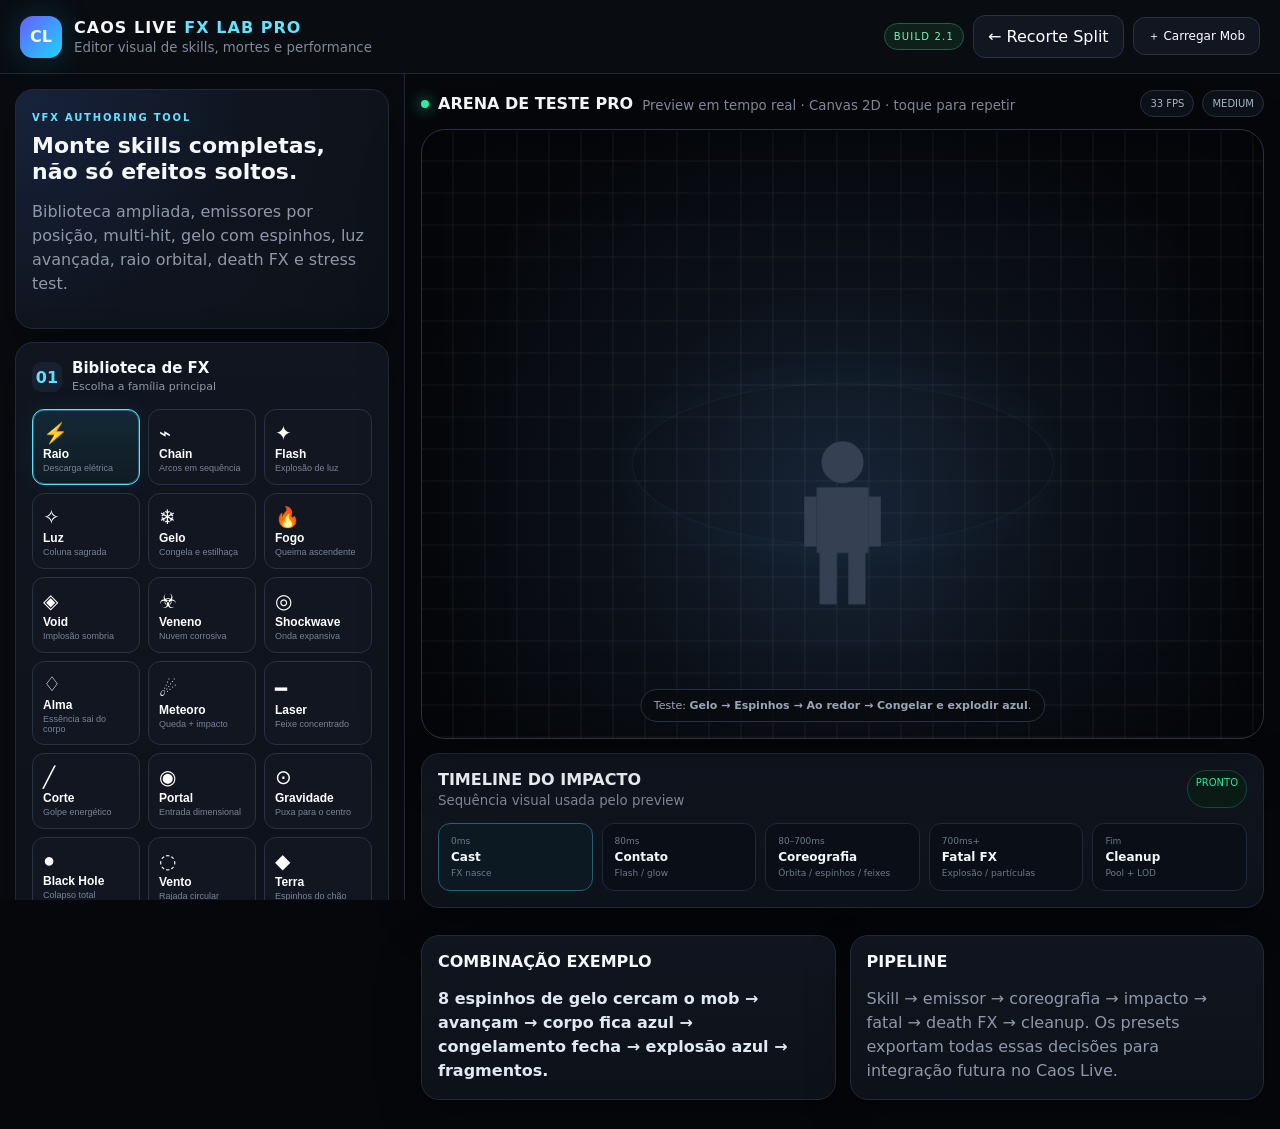
==== commit 2b06a030: "Expand FX Lab with emitters, advanced ice/light effects and more skill families" ====
--- a/skill-lab/index.html
+++ b/skill-lab/index.html
@@ -5,16 +5,16 @@
   <meta name="viewport" content="width=device-width,initial-scale=1,maximum-scale=1">
   <meta name="theme-color" content="#07080d">
   <title>Caos Live · Skill FX Lab Pro</title>
-  <link rel="stylesheet" href="styles.css?v=2.0.0">
+  <link rel="stylesheet" href="styles.css?v=2.1.0">
 </head>
 <body>
 <header class="topbar">
   <div class="brand"><span class="mark">CL</span><div><b>CAOS LIVE <em>FX LAB PRO</em></b><small>Editor visual de skills, mortes e performance</small></div></div>
-  <div class="topActions"><span class="build">BUILD 2.0</span><a href="../index.html">← Recorte Split</a><label class="upload"><input id="mobInput" type="file" accept="image/png,image/webp,image/jpeg"><span>＋ Carregar Mob</span></label></div>
+  <div class="topActions"><span class="build">BUILD 2.1</span><a href="../index.html">← Recorte Split</a><label class="upload"><input id="mobInput" type="file" accept="image/png,image/webp,image/jpeg"><span>＋ Carregar Mob</span></label></div>
 </header>
 <main>
   <aside class="panel">
-    <section class="card hero"><span class="eyebrow">VFX AUTHORING TOOL</span><h1>Monte, combine e teste efeitos antes do Caos Live.</h1><p>12 famílias de FX, timeline, efeito orbital, morte por partículas, LOD, stress test e preset exportável.</p></section>
+    <section class="card hero"><span class="eyebrow">VFX AUTHORING TOOL</span><h1>Monte skills completas, não só efeitos soltos.</h1><p>Biblioteca ampliada, emissores por posição, multi-hit, gelo com espinhos, luz avançada, raio orbital, death FX e stress test.</p></section>
 
     <section class="card">
       <div class="sectionHead"><span>01</span><div><h2>Biblioteca de FX</h2><p>Escolha a família principal</p></div></div>
@@ -22,20 +22,37 @@
         <button class="skill active" data-skill="lightning">⚡<b>Raio</b><small>Descarga elétrica</small></button>
         <button class="skill" data-skill="chain">⌁<b>Chain</b><small>Arcos em sequência</small></button>
         <button class="skill" data-skill="flash">✦<b>Flash</b><small>Explosão de luz</small></button>
-        <button class="skill" data-skill="ash">◌<b>Cinzas</b><small>Desintegração</small></button>
-        <button class="skill" data-skill="burst">✺<b>Partículas</b><small>Explosão física</small></button>
+        <button class="skill" data-skill="holy">✧<b>Luz</b><small>Coluna sagrada</small></button>
+        <button class="skill" data-skill="ice">❄<b>Gelo</b><small>Congela e estilhaça</small></button>
         <button class="skill" data-skill="fire">🔥<b>Fogo</b><small>Queima ascendente</small></button>
-        <button class="skill" data-skill="ice">❄<b>Gelo</b><small>Congela e estilhaça</small></button>
         <button class="skill" data-skill="void">◈<b>Void</b><small>Implosão sombria</small></button>
         <button class="skill" data-skill="poison">☣<b>Veneno</b><small>Nuvem corrosiva</small></button>
-        <button class="skill" data-skill="holy">✧<b>Luz</b><small>Coluna sagrada</small></button>
         <button class="skill" data-skill="shockwave">◎<b>Shockwave</b><small>Onda expansiva</small></button>
         <button class="skill" data-skill="soul">♢<b>Alma</b><small>Essência sai do corpo</small></button>
+        <button class="skill" data-skill="meteor">☄<b>Meteoro</b><small>Queda + impacto</small></button>
+        <button class="skill" data-skill="laser">━<b>Laser</b><small>Feixe concentrado</small></button>
+        <button class="skill" data-skill="slash">╱<b>Corte</b><small>Golpe energético</small></button>
+        <button class="skill" data-skill="portal">◉<b>Portal</b><small>Entrada dimensional</small></button>
+        <button class="skill" data-skill="gravity">⊙<b>Gravidade</b><small>Puxa para o centro</small></button>
+        <button class="skill" data-skill="blackhole">●<b>Black Hole</b><small>Colapso total</small></button>
+        <button class="skill" data-skill="wind">◌<b>Vento</b><small>Rajada circular</small></button>
+        <button class="skill" data-skill="earth">◆<b>Terra</b><small>Espinhos do chão</small></button>
+        <button class="skill" data-skill="heal">✚<b>Cura</b><small>Aura regenerativa</small></button>
+        <button class="skill" data-skill="shield">⬡<b>Escudo</b><small>Barreira energética</small></button>
       </div>
     </section>
 
+    <section class="card accentCard">
+      <div class="sectionHead"><span>02</span><div><h2>Emissor & Posição</h2><p>Onde o efeito nasce e como cerca o alvo</p></div></div>
+      <label>Origem<select id="emitterPosition"><option value="center">Centro do corpo</option><option value="head">Cabeça</option><option value="feet">Pés</option><option value="around" selected>Ao redor do corpo</option><option value="above">Acima do alvo</option><option value="below">Abaixo / chão</option></select></label>
+      <label>Padrão<select id="emitterPattern"><option value="single">Um emissor</option><option value="ring" selected>Anel</option><option value="cross">Cruz</option><option value="cone">Cone frontal</option><option value="rain">Chuva / queda</option><option value="swarm">Enxame</option></select></label>
+      <label>Quantidade de emissores <output id="emitterCountOut">6</output><input id="emitterCount" type="range" min="1" max="20" value="6"></label>
+      <label>Raio ao redor <output id="emitterRadiusOut">70px</output><input id="emitterRadius" type="range" min="20" max="180" value="70"></label>
+      <label class="check"><input id="trackMob" type="checkbox" checked> Emissores acompanham o mob</label>
+    </section>
+
     <section class="card accentCard" id="lightningPanel">
-      <div class="sectionHead"><span>02</span><div><h2>Coreografia do Raio</h2><p>Raio pode envolver o mob antes da morte</p></div></div>
+      <div class="sectionHead"><span>03</span><div><h2>Coreografia do Raio</h2><p>Envolver o mob antes da morte</p></div></div>
       <label>Trajetória<select id="lightningPath"><option value="strike">Queda direta</option><option value="orbit" selected>Orbitar o mob</option><option value="cage">Gaiola elétrica</option><option value="spiral">Espiral descendente</option></select></label>
       <label>Voltas ao redor <output id="orbitTurnsOut">2.5×</output><input id="orbitTurns" type="range" min="1" max="5" step="0.5" value="2.5"></label>
       <label>Espessura <output id="boltWidthOut">3</output><input id="boltWidth" type="range" min="1" max="8" value="3"></label>
@@ -43,39 +60,55 @@
       <label class="check"><input id="orbitBeforeDeath" type="checkbox" checked> Completar órbita antes da desintegração</label>
     </section>
 
-    <section class="card">
-      <div class="sectionHead"><span>03</span><div><h2>Morte do Mob</h2><p>Resposta ao dano fatal</p></div></div>
-      <label>Animação final<select id="deathMode"><option value="particles" selected>Virar partículas</option><option value="ash">Virar cinzas</option><option value="dissolve">Dissolver progressivamente</option><option value="burn">Queimar + cinzas</option><option value="shatter">Estilhaçar</option><option value="implode">Implodir</option><option value="fade">Fade simples</option></select></label>
-      <label>Duração <output id="durationOut">1.60s</output><input id="duration" type="range" min="600" max="4000" step="50" value="1600"></label>
-      <label>Partículas por morte <output id="particleOut">90</output><input id="particleCount" type="range" min="10" max="240" value="90"></label>
-      <label>Intensidade <output id="intensityOut">80%</output><input id="intensity" type="range" min="10" max="100" value="80"></label>
-      <label>Escala do efeito <output id="fxScaleOut">100%</output><input id="fxScale" type="range" min="50" max="180" value="100"></label>
+    <section class="card iceCard" id="icePanel">
+      <div class="sectionHead"><span>04</span><div><h2>Gelo Avançado</h2><p>Espinhos, congelamento e explosão azul</p></div></div>
+      <label>Modo<select id="iceMode"><option value="spikes" selected>Espinhos indo no mob</option><option value="prison">Prisão de gelo</option><option value="freeze">Congelamento progressivo</option><option value="rain">Chuva de estilhaços</option><option value="nova">Explosão glacial</option></select></label>
+      <label>Espinhos <output id="iceSpikeCountOut">8</output><input id="iceSpikeCount" type="range" min="1" max="24" value="8"></label>
+      <label>Tamanho <output id="iceSpikeSizeOut">42px</output><input id="iceSpikeSize" type="range" min="15" max="100" value="42"></label>
+      <label class="check"><input id="iceTintMob" type="checkbox" checked> Mob fica azul antes de explodir</label>
+      <label class="check"><input id="iceBlueBurst" type="checkbox" checked> Explosão azul na morte</label>
+    </section>
+
+    <section class="card holyCard" id="holyPanel">
+      <div class="sectionHead"><span>05</span><div><h2>Luz Avançada</h2><p>Coluna, halo, runas e execução</p></div></div>
+      <label>Modo<select id="holyMode"><option value="pillar" selected>Coluna de luz</option><option value="halo">Halo na cabeça</option><option value="runes">Runas no chão</option><option value="judgement">Julgamento / vários feixes</option><option value="burst">Explosão sagrada</option></select></label>
+      <label>Feixes <output id="holyBeamCountOut">5</output><input id="holyBeamCount" type="range" min="1" max="12" value="5"></label>
+      <label>Brilho <output id="holyGlowOut">80%</output><input id="holyGlow" type="range" min="10" max="100" value="80"></label>
     </section>
 
     <section class="card">
-      <div class="sectionHead"><span>04</span><div><h2>Camadas</h2><p>Composição profissional</p></div></div>
+      <div class="sectionHead"><span>06</span><div><h2>Morte do Mob</h2><p>Resposta ao dano fatal</p></div></div>
+      <label>Animação final<select id="deathMode"><option value="particles" selected>Virar partículas</option><option value="ash">Virar cinzas</option><option value="dissolve">Dissolver progressivamente</option><option value="burn">Queimar + cinzas</option><option value="shatter">Estilhaçar</option><option value="implode">Implodir</option><option value="freezeBurst">Congelar e explodir azul</option><option value="lightBurst">Virar luz</option><option value="fade">Fade simples</option></select></label>
+      <label>Duração <output id="durationOut">1.80s</output><input id="duration" type="range" min="600" max="4500" step="50" value="1800"></label>
+      <label>Partículas por morte <output id="particleOut">110</output><input id="particleCount" type="range" min="10" max="260" value="110"></label>
+      <label>Intensidade <output id="intensityOut">85%</output><input id="intensity" type="range" min="10" max="100" value="85"></label>
+      <label>Escala do efeito <output id="fxScaleOut">110%</output><input id="fxScale" type="range" min="50" max="200" value="110"></label>
+    </section>
+
+    <section class="card">
+      <div class="sectionHead"><span>07</span><div><h2>Camadas</h2><p>Composição profissional</p></div></div>
       <label class="check"><input id="impactFlash" type="checkbox" checked> Flash de impacto</label>
       <label class="check"><input id="groundGlow" type="checkbox" checked> Luz no chão</label>
       <label class="check"><input id="sparks" type="checkbox" checked> Faíscas / fragmentos</label>
       <label class="check"><input id="afterImage" type="checkbox" checked> Pós-imagem do mob</label>
       <label class="check"><input id="screenShake" type="checkbox" checked> Tremor de câmera</label>
       <label class="check"><input id="slowMo" type="checkbox" checked> Micro slow-motion</label>
-      <label class="check"><input id="chromatic" type="checkbox"> Aberração cromática simulada</label>
+      <label class="check"><input id="chromatic" type="checkbox"> Aberração cromática</label>
       <label class="check"><input id="vignette" type="checkbox" checked> Vinheta de impacto</label>
     </section>
 
     <section class="card perfCard">
-      <div class="sectionHead"><span>05</span><div><h2>Performance</h2><p>Simule uma horda morrendo</p></div></div>
+      <div class="sectionHead"><span>08</span><div><h2>Performance</h2><p>Simule uma horda morrendo</p></div></div>
       <label>Perfil<select id="qualityPreset"><option value="low">Mobile fraco</option><option value="medium" selected>Mobile / padrão</option><option value="high">PC / alto</option><option value="ultra">Ultra / laboratório</option></select></label>
       <label>Mobs simultâneos <output id="mobCountOut">12</output><input id="mobCount" type="range" min="1" max="80" value="12"></label>
-      <label>Orçamento global de partículas <output id="budgetOut">500</output><input id="particleBudget" type="range" min="80" max="2000" step="20" value="500"></label>
+      <label>Orçamento global de partículas <output id="budgetOut">600</output><input id="particleBudget" type="range" min="80" max="2200" step="20" value="600"></label>
       <label class="check"><input id="lodEnabled" type="checkbox" checked> LOD automático por carga</label>
       <div class="perfGrid"><div><small>FPS</small><b id="fpsBig">60</b></div><div><small>Partículas</small><b id="particleLive">0</b></div><div><small>Mobs FX</small><b id="mobLive">0</b></div><div><small>Frame</small><b id="frameMs">16.7ms</b></div></div>
       <div class="actions"><button id="stressBtn" class="warning">☄ TESTAR HORDA</button><button id="autoStressBtn" class="secondary">Auto 10→80</button></div>
     </section>
 
     <section class="card">
-      <div class="sectionHead"><span>06</span><div><h2>Preset</h2><p>Levar configuração pro jogo</p></div></div>
+      <div class="sectionHead"><span>09</span><div><h2>Preset</h2><p>Levar configuração pro jogo</p></div></div>
       <div class="actions"><button id="resetBtn" class="secondary">Resetar</button><button id="playBtn" class="primary">▶ TESTAR SKILL</button></div>
       <div class="actions"><button id="copyPreset" class="secondary">Copiar JSON</button><button id="downloadPreset" class="secondary">Baixar preset</button></div>
       <pre id="presetPreview"></pre>
@@ -84,17 +117,14 @@
 
   <section class="workspace">
     <div class="workspaceTop"><div><span class="live"></span><b>ARENA DE TESTE PRO</b><small>Preview em tempo real · Canvas 2D · toque para repetir</small></div><div class="hud"><span id="fps">60 FPS</span><span id="qualityBadge">MEDIUM</span></div></div>
-    <div id="arena" class="arena"><canvas id="fxCanvas"></canvas><div class="arenaGrid"></div><div class="arenaTip">Raio orbital: selecione <b>Raio → Orbitar o mob → Virar partículas</b>.</div></div>
+    <div id="arena" class="arena"><canvas id="fxCanvas"></canvas><div class="arenaTip">Teste: <b>Gelo → Espinhos → Ao redor → Congelar e explodir azul</b>.</div></div>
     <div class="timeline card">
       <div class="timelineHead"><div><b>TIMELINE DO IMPACTO</b><small>Sequência visual usada pelo preview</small></div><span id="status">PRONTO</span></div>
-      <div class="track"><div class="event activeEvent"><span>0ms</span><b>Cast</b><small>FX nasce</small></div><div class="event"><span>80ms</span><b>Contato</b><small>Flash / glow</small></div><div class="event"><span>80–600ms</span><b>Envolver</b><small>Órbita / carga</small></div><div class="event"><span>600ms+</span><b>Fatal FX</b><small>Partículas / cinzas</small></div><div class="event"><span>Fim</span><b>Cleanup</b><small>Pool + LOD</small></div></div>
+      <div class="track"><div class="event activeEvent"><span>0ms</span><b>Cast</b><small>FX nasce</small></div><div class="event"><span>80ms</span><b>Contato</b><small>Flash / glow</small></div><div class="event"><span>80–700ms</span><b>Coreografia</b><small>Órbita / espinhos / feixes</small></div><div class="event"><span>700ms+</span><b>Fatal FX</b><small>Explosão / partículas</small></div><div class="event"><span>Fim</span><b>Cleanup</b><small>Pool + LOD</small></div></div>
     </div>
-    <div class="proGrid">
-      <div class="notes card"><b>PIPELINE</b><p><strong>Skill → contato → coreografia → fatal → death FX → cleanup.</strong> A morte não precisa acontecer no mesmo frame do dano; podemos segurar o corpo por alguns milissegundos para vender o impacto visual.</p></div>
-      <div class="notes card"><b>EFEITO DE RAIO PROPOSTO</b><p>O raio cai, cria um arco que circula o corpo em profundidade simulada, aumenta a luminosidade, fecha a órbita e converte a silhueta do mob em partículas elétricas.</p></div>
-    </div>
+    <div class="proGrid"><div class="notes card"><b>COMBINAÇÃO EXEMPLO</b><p><strong>8 espinhos de gelo cercam o mob → avançam → corpo fica azul → congelamento fecha → explosão azul → fragmentos.</strong></p></div><div class="notes card"><b>PIPELINE</b><p>Skill → emissor → coreografia → impacto → fatal → death FX → cleanup. Os presets exportam todas essas decisões para integração futura no Caos Live.</p></div></div>
   </section>
 </main>
-<script src="app.js?v=2.0.0"></script>
+<script src="app.js?v=2.1.0"></script>
 </body>
 </html>
--- a/skill-lab/styles.css
+++ b/skill-lab/styles.css
@@ -1 +1 @@
-*{box-sizing:border-box}body{margin:0;font-family:Inter,system-ui,-apple-system,Segoe UI,sans-serif;background:#07080d;color:#f5f7fb}.topbar{height:72px;display:flex;align-items:center;justify-content:space-between;padding:0 20px;border-bottom:1px solid #222633;background:#0b0d14;position:sticky;top:0;z-index:10}.brand{display:flex;gap:12px;align-items:center}.mark{width:40px;height:40px;border-radius:12px;display:grid;place-items:center;background:linear-gradient(135deg,#6b5cff,#16d8ff);font-weight:900}.brand b{display:block;letter-spacing:.06em}.brand em{font-style:normal;color:#58e0ff}.brand small,.workspaceTop small{display:block;color:#7f8798;margin-top:3px}.topActions{display:flex;gap:10px;align-items:center}.topActions a,.upload span,.secondary,.primary,.skill,.warning{border:1px solid #2a3040;background:#121621;color:#fff;border-radius:12px;padding:11px 14px;text-decoration:none;cursor:pointer}.upload input{display:none}main{display:grid;grid-template-columns:380px 1fr;min-height:calc(100vh - 72px)}.panel{padding:16px;border-right:1px solid #202432;background:#0a0c12;overflow:auto}.card{background:#0f131c;border:1px solid #222938;border-radius:18px;padding:16px;margin-bottom:14px;box-shadow:0 12px 40px #0004}.hero{background:linear-gradient(180deg,#111827,#0f131c)}.hero h1{font-size:22px;margin:7px 0}.hero p,.card p{color:#8f98aa;line-height:1.5}.eyebrow{font-size:11px;color:#58e0ff;letter-spacing:.16em;font-weight:800}.sectionHead{display:flex;gap:10px;align-items:center;margin-bottom:14px}.sectionHead>span{width:30px;height:30px;border-radius:9px;display:grid;place-items:center;background:#181e2b;color:#61ddff;font-weight:800}.sectionHead h2{font-size:15px;margin:0}.sectionHead p{font-size:12px;margin:2px 0 0}.skillGrid{display:grid;grid-template-columns:1fr 1fr;gap:9px}.skill{display:flex;flex-direction:column;align-items:flex-start;gap:3px;text-align:left;font-size:22px}.skill b{font-size:13px}.skill small{font-size:10px;color:#7f8798}.skill.active{border-color:#5bdfff;box-shadow:inset 0 0 0 1px #5bdfff55,0 0 25px #30cfff12;background:#10202a}label{display:block;font-size:12px;color:#b8c0d0;margin:12px 0}select,input[type=range]{width:100%;margin-top:7px}select{background:#111722;border:1px solid #293143;color:#fff;border-radius:10px;padding:10px}.check{display:flex;gap:8px;align-items:center}.actions{display:grid;grid-template-columns:1fr 1.35fr;gap:10px;margin-top:12px}.primary{background:linear-gradient(135deg,#5b4fff,#0fbfe8);border:0;font-weight:900}.warning{width:100%;margin-top:12px;background:linear-gradient(135deg,#402515,#d65d1d);border-color:#ee7b3c;font-weight:900}.perfCard{border-color:#3b2a21;background:linear-gradient(180deg,#17120f,#0f131c)}.perfGrid{display:grid;grid-template-columns:repeat(3,1fr);gap:8px;margin-top:12px}.perfGrid>div{padding:10px;border-radius:12px;background:#0a0e15;border:1px solid #232b3b;text-align:center}.perfGrid small{display:block;color:#788398;font-size:9px;text-transform:uppercase;letter-spacing:.12em}.perfGrid b{display:block;font-size:18px;margin-top:4px}.workspace{padding:16px;min-width:0}.workspaceTop{display:flex;justify-content:space-between;align-items:center;margin-bottom:12px}.workspaceTop>div{display:flex;gap:9px;align-items:center}.live{width:8px;height:8px;border-radius:50%;background:#27f0a7;box-shadow:0 0 14px #27f0a7}.arena{position:relative;height:560px;border-radius:22px;overflow:hidden;border:1px solid #272e3f;background:radial-gradient(circle at 50% 65%,#17202d 0,#0b0f17 42%,#06080d 76%)}#fxCanvas{width:100%;height:100%;display:block}.arenaTip{position:absolute;left:50%;bottom:16px;transform:translateX(-50%);font-size:12px;color:#8992a3;background:#080b10cc;border:1px solid #202838;padding:8px 12px;border-radius:999px;pointer-events:none}.timeline{margin-top:14px}.timelineHead{display:flex;justify-content:space-between}.timelineHead small{display:block;color:#7f8798;margin-top:4px}.timelineHead span{font-size:11px;color:#2df1aa}.track{display:grid;grid-template-columns:repeat(5,1fr);gap:10px;margin-top:16px}.event{padding:12px;border-radius:12px;background:#0b1018;border:1px solid #202838}.event span,.event small{display:block;font-size:10px;color:#697386}.event b{display:block;font-size:12px;margin:4px 0}.notes{margin-top:14px}.notes p{margin-bottom:0}pre{max-height:210px;overflow:auto;background:#080b10;border:1px solid #202838;border-radius:12px;padding:12px;color:#8fe7ff;font:10px/1.5 ui-monospace,SFMono-Regular,Menlo,monospace;white-space:pre-wrap;word-break:break-word}@media(max-width:900px){main{grid-template-columns:1fr}.panel{border-right:0;border-bottom:1px solid #202432}.arena{height:430px}.track{grid-template-columns:1fr 1fr}.topbar{height:auto;min-height:72px;gap:10px;flex-wrap:wrap;padding:12px}.topActions{width:100%;justify-content:space-between}.workspace{padding:10px}.perfGrid{grid-template-columns:repeat(3,1fr)}}+*{box-sizing:border-box}body{margin:0;font-family:Inter,system-ui,-apple-system,Segoe UI,sans-serif;background:#06070b;color:#f4f7fb}.topbar{min-height:74px;display:flex;align-items:center;justify-content:space-between;padding:12px 20px;border-bottom:1px solid #202634;background:#0a0d13ee;backdrop-filter:blur(16px);position:sticky;top:0;z-index:20}.brand{display:flex;gap:12px;align-items:center}.mark{width:42px;height:42px;border-radius:13px;display:grid;place-items:center;background:linear-gradient(135deg,#6a5cff,#17d8ff);box-shadow:0 0 35px #1bcfff33;font-weight:900}.brand b{display:block;letter-spacing:.065em}.brand em{font-style:normal;color:#61e4ff}.brand small,.workspaceTop small{display:block;color:#80899a;margin-top:3px}.topActions{display:flex;gap:9px;align-items:center}.build{font-size:10px;letter-spacing:.12em;color:#78f0bd;border:1px solid #1e6048;background:#0d211a;padding:7px 9px;border-radius:999px}.topActions a,.upload span,.secondary,.primary,.skill,.warning{border:1px solid #293244;background:#111621;color:#fff;border-radius:12px;padding:11px 14px;text-decoration:none;cursor:pointer;transition:.18s ease}.topActions a:hover,.secondary:hover,.skill:hover{border-color:#455169;background:#171d2a}.upload input{display:none}main{display:grid;grid-template-columns:405px 1fr;min-height:calc(100vh - 74px)}.panel{padding:15px;border-right:1px solid #202633;background:#090b10;overflow:auto;max-height:calc(100vh - 74px);position:sticky;top:74px}.card{background:linear-gradient(180deg,#10151f,#0d1119);border:1px solid #222a39;border-radius:18px;padding:16px;margin-bottom:13px;box-shadow:0 15px 45px #0005}.hero{background:radial-gradient(circle at 0 0,#17233d,#0f141e 55%,#0d1119)}.hero h1{font-size:22px;line-height:1.16;margin:8px 0}.hero p,.card p{color:#8e98aa;line-height:1.5}.eyebrow{font-size:10px;color:#61e4ff;letter-spacing:.18em;font-weight:900}.sectionHead{display:flex;gap:10px;align-items:center;margin-bottom:13px}.sectionHead>span{width:30px;height:30px;border-radius:9px;display:grid;place-items:center;background:#182132;color:#61ddff;font-weight:900}.sectionHead h2{font-size:15px;margin:0}.sectionHead p{font-size:11px;margin:2px 0 0}.skillGrid{display:grid;grid-template-columns:repeat(3,1fr);gap:8px}.skill{min-height:76px;display:flex;flex-direction:column;align-items:flex-start;justify-content:center;gap:2px;text-align:left;font-size:20px;padding:10px}.skill b{font-size:12px}.skill small{font-size:9px;color:#788398}.skill.active{border-color:#59dfff;box-shadow:inset 0 0 0 1px #59dfff55,0 0 28px #1ccfff12;background:linear-gradient(180deg,#132936,#101b24)}.accentCard{border-color:#245069;background:linear-gradient(180deg,#10212b,#0d121a)}label{display:block;font-size:12px;color:#b9c2d2;margin:12px 0}select,input[type=range]{width:100%;margin-top:7px}select{background:#101722;border:1px solid #2a3447;color:#fff;border-radius:10px;padding:10px}.check{display:flex;gap:8px;align-items:center}.actions{display:grid;grid-template-columns:1fr 1fr;gap:9px;margin-top:12px}.primary{background:linear-gradient(135deg,#6254ff,#0fbfe8);border:0;font-weight:900;box-shadow:0 10px 28px #245fff26}.warning{background:linear-gradient(135deg,#502818,#dd6425);border-color:#ee8148;font-weight:900}.perfCard{border-color:#432b20;background:linear-gradient(180deg,#18120f,#0e1219)}.perfGrid{display:grid;grid-template-columns:repeat(4,1fr);gap:7px;margin-top:12px}.perfGrid>div{padding:10px 5px;border-radius:11px;background:#090d13;border:1px solid #212a39;text-align:center}.perfGrid small{display:block;color:#788398;font-size:8px;text-transform:uppercase;letter-spacing:.12em}.perfGrid b{display:block;font-size:16px;margin-top:4px}.workspace{padding:16px;min-width:0}.workspaceTop{display:flex;justify-content:space-between;align-items:center;margin-bottom:12px}.workspaceTop>div:first-child{display:flex;gap:9px;align-items:center}.hud{display:flex;gap:8px;align-items:center}.hud span{font-size:10px;border:1px solid #293244;background:#0d121a;padding:7px 9px;border-radius:999px;color:#a9b5c7}.live{width:8px;height:8px;border-radius:50%;background:#28f0a7;box-shadow:0 0 15px #28f0a7}.arena{position:relative;height:610px;border-radius:24px;overflow:hidden;border:1px solid #283244;background:radial-gradient(circle at 50% 62%,#172538 0,#0c1119 40%,#05070b 78%);box-shadow:inset 0 0 80px #0007,0 20px 60px #0004}.arena:before{content:"";position:absolute;inset:0;background:linear-gradient(transparent 95%,#ffffff08 95%),linear-gradient(90deg,transparent 95%,#ffffff08 95%);background-size:32px 32px;pointer-events:none}.arena:after{content:"";position:absolute;left:50%;top:55%;width:420px;height:160px;transform:translate(-50%,-50%);border:1px solid #5d7ba21c;border-radius:50%;box-shadow:0 0 60px #65dfff0a;pointer-events:none}#fxCanvas{width:100%;height:100%;display:block;position:relative;z-index:2}.arenaTip{position:absolute;z-index:4;left:50%;bottom:16px;transform:translateX(-50%);font-size:11px;color:#99a5b7;background:#080b10d9;border:1px solid #263044;padding:9px 13px;border-radius:999px;pointer-events:none;white-space:nowrap}.timeline{margin-top:14px}.timelineHead{display:flex;justify-content:space-between}.timelineHead small{display:block;color:#7f8798;margin-top:4px}.timelineHead span{font-size:10px;color:#2df1aa;border:1px solid #164b39;background:#0b1b15;padding:6px 8px;border-radius:999px}.track{display:grid;grid-template-columns:repeat(5,1fr);gap:9px;margin-top:15px}.event{padding:12px;border-radius:12px;background:#0a0f17;border:1px solid #202939}.event span,.event small{display:block;font-size:9px;color:#6d788b}.event b{display:block;font-size:12px;margin:4px 0}.activeEvent{border-color:#285d76;background:#0d1922}.proGrid{display:grid;grid-template-columns:1fr 1fr;gap:14px}.notes{margin-top:14px}.notes p{margin-bottom:0}.notes strong{color:#dfe8f5}pre{max-height:230px;overflow:auto;background:#070a0f;border:1px solid #20293a;border-radius:12px;padding:12px;color:#8fe7ff;font:10px/1.5 ui-monospace,SFMono-Regular,Menlo,monospace;white-space:pre-wrap;word-break:break-word}@media(max-width:1100px){main{grid-template-columns:360px 1fr}.skillGrid{grid-template-columns:1fr 1fr}.arena{height:540px}}@media(max-width:900px){main{grid-template-columns:1fr}.panel{max-height:none;position:static;border-right:0;border-bottom:1px solid #202432}.arena{height:460px}.track{grid-template-columns:1fr 1fr}.topbar{height:auto;gap:10px;flex-wrap:wrap}.topActions{width:100%;justify-content:space-between;flex-wrap:wrap}.workspace{padding:10px}.proGrid{grid-template-columns:1fr}.arenaTip{max-width:90%;white-space:normal;text-align:center}.perfGrid{grid-template-columns:repeat(2,1fr)}}
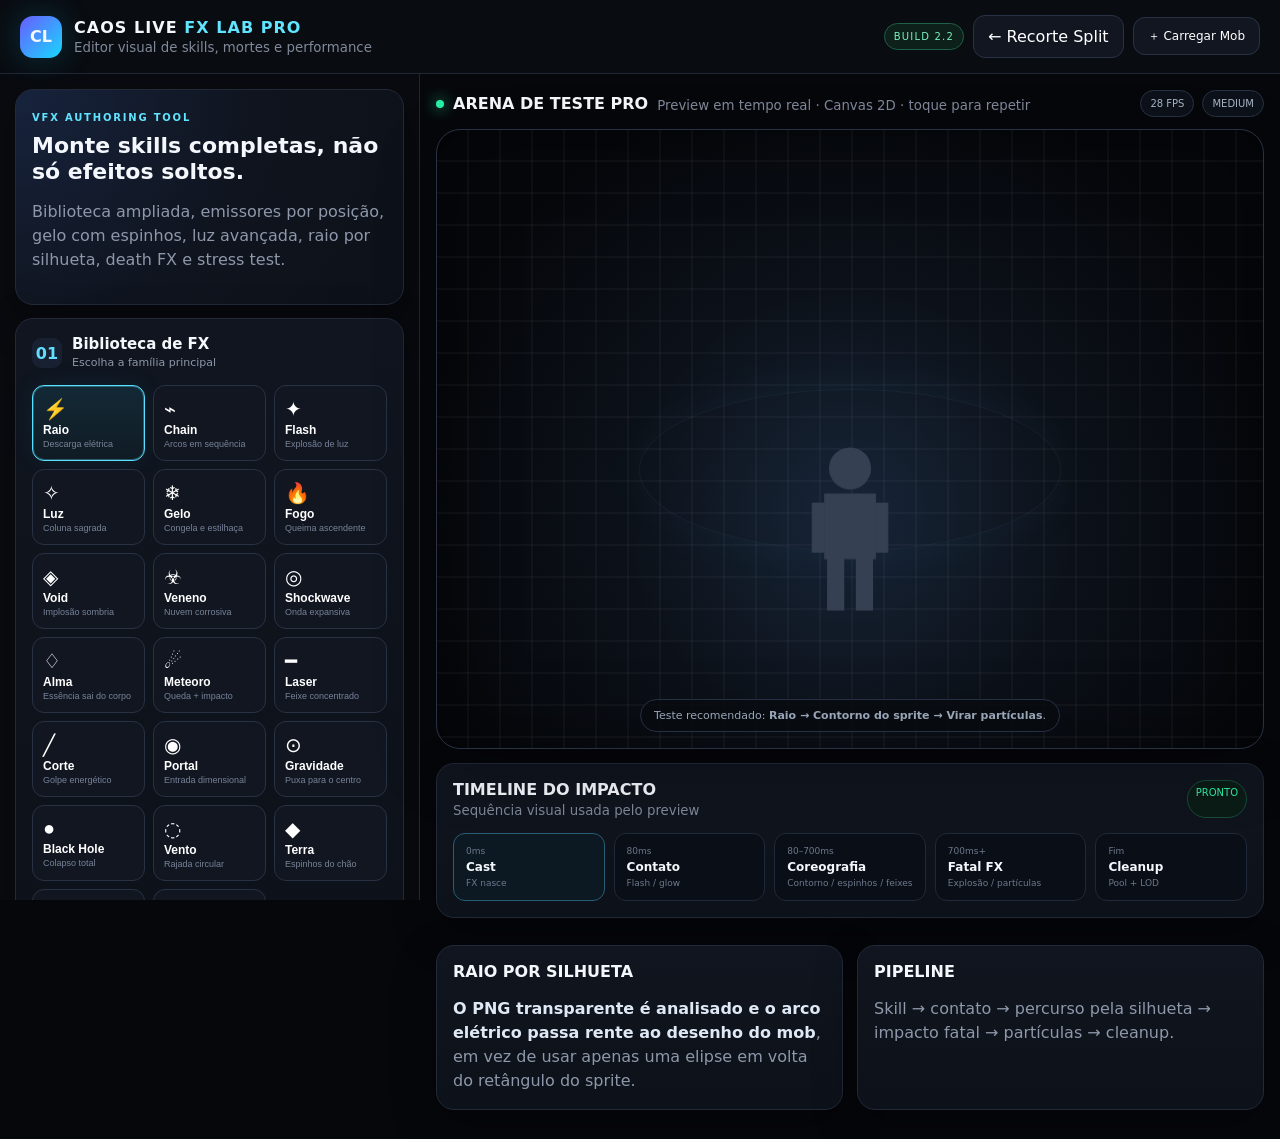
==== commit 36eca95e: "feat(skill-lab): expose contour-following lightning mode" ====
--- a/skill-lab/index.html
+++ b/skill-lab/index.html
@@ -5,16 +5,16 @@
   <meta name="viewport" content="width=device-width,initial-scale=1,maximum-scale=1">
   <meta name="theme-color" content="#07080d">
   <title>Caos Live · Skill FX Lab Pro</title>
-  <link rel="stylesheet" href="styles.css?v=2.1.0">
+  <link rel="stylesheet" href="styles.css?v=2.2.0">
 </head>
 <body>
 <header class="topbar">
   <div class="brand"><span class="mark">CL</span><div><b>CAOS LIVE <em>FX LAB PRO</em></b><small>Editor visual de skills, mortes e performance</small></div></div>
-  <div class="topActions"><span class="build">BUILD 2.1</span><a href="../index.html">← Recorte Split</a><label class="upload"><input id="mobInput" type="file" accept="image/png,image/webp,image/jpeg"><span>＋ Carregar Mob</span></label></div>
+  <div class="topActions"><span class="build">BUILD 2.2</span><a href="../index.html">← Recorte Split</a><label class="upload"><input id="mobInput" type="file" accept="image/png,image/webp,image/jpeg"><span>＋ Carregar Mob</span></label></div>
 </header>
 <main>
   <aside class="panel">
-    <section class="card hero"><span class="eyebrow">VFX AUTHORING TOOL</span><h1>Monte skills completas, não só efeitos soltos.</h1><p>Biblioteca ampliada, emissores por posição, multi-hit, gelo com espinhos, luz avançada, raio orbital, death FX e stress test.</p></section>
+    <section class="card hero"><span class="eyebrow">VFX AUTHORING TOOL</span><h1>Monte skills completas, não só efeitos soltos.</h1><p>Biblioteca ampliada, emissores por posição, gelo com espinhos, luz avançada, raio por silhueta, death FX e stress test.</p></section>
 
     <section class="card">
       <div class="sectionHead"><span>01</span><div><h2>Biblioteca de FX</h2><p>Escolha a família principal</p></div></div>
@@ -52,12 +52,13 @@
     </section>
 
     <section class="card accentCard" id="lightningPanel">
-      <div class="sectionHead"><span>03</span><div><h2>Coreografia do Raio</h2><p>Envolver o mob antes da morte</p></div></div>
-      <label>Trajetória<select id="lightningPath"><option value="strike">Queda direta</option><option value="orbit" selected>Orbitar o mob</option><option value="cage">Gaiola elétrica</option><option value="spiral">Espiral descendente</option></select></label>
-      <label>Voltas ao redor <output id="orbitTurnsOut">2.5×</output><input id="orbitTurns" type="range" min="1" max="5" step="0.5" value="2.5"></label>
+      <div class="sectionHead"><span>03</span><div><h2>Coreografia do Raio</h2><p>Agora pode seguir a silhueta real do sprite</p></div></div>
+      <label>Trajetória<select id="lightningPath"><option value="contour" selected>Contorno do sprite · PRO</option><option value="strike">Queda direta</option><option value="orbit">Orbitar o mob</option><option value="cage">Gaiola elétrica</option><option value="spiral">Espiral descendente</option></select></label>
+      <div class="info">No modo Contorno, carregue um PNG transparente. O Lab lê a borda do corpo e faz o raio percorrer cabeça, ombros, braços, tronco e pernas. Sem transparência, usa órbita como fallback.</div>
+      <label>Voltas / persistência <output id="orbitTurnsOut">2.5×</output><input id="orbitTurns" type="range" min="1" max="5" step="0.5" value="2.5"></label>
       <label>Espessura <output id="boltWidthOut">3</output><input id="boltWidth" type="range" min="1" max="8" value="3"></label>
       <label>Ramificações <output id="branchOut">4</output><input id="branchCount" type="range" min="0" max="10" value="4"></label>
-      <label class="check"><input id="orbitBeforeDeath" type="checkbox" checked> Completar órbita antes da desintegração</label>
+      <label class="check"><input id="orbitBeforeDeath" type="checkbox" checked> Completar percurso antes da desintegração</label>
     </section>
 
     <section class="card iceCard" id="icePanel">
@@ -117,14 +118,15 @@
 
   <section class="workspace">
     <div class="workspaceTop"><div><span class="live"></span><b>ARENA DE TESTE PRO</b><small>Preview em tempo real · Canvas 2D · toque para repetir</small></div><div class="hud"><span id="fps">60 FPS</span><span id="qualityBadge">MEDIUM</span></div></div>
-    <div id="arena" class="arena"><canvas id="fxCanvas"></canvas><div class="arenaTip">Teste: <b>Gelo → Espinhos → Ao redor → Congelar e explodir azul</b>.</div></div>
+    <div id="arena" class="arena"><canvas id="fxCanvas"></canvas><div class="arenaTip">Teste recomendado: <b>Raio → Contorno do sprite → Virar partículas</b>.</div></div>
     <div class="timeline card">
       <div class="timelineHead"><div><b>TIMELINE DO IMPACTO</b><small>Sequência visual usada pelo preview</small></div><span id="status">PRONTO</span></div>
-      <div class="track"><div class="event activeEvent"><span>0ms</span><b>Cast</b><small>FX nasce</small></div><div class="event"><span>80ms</span><b>Contato</b><small>Flash / glow</small></div><div class="event"><span>80–700ms</span><b>Coreografia</b><small>Órbita / espinhos / feixes</small></div><div class="event"><span>700ms+</span><b>Fatal FX</b><small>Explosão / partículas</small></div><div class="event"><span>Fim</span><b>Cleanup</b><small>Pool + LOD</small></div></div>
+      <div class="track"><div class="event activeEvent"><span>0ms</span><b>Cast</b><small>FX nasce</small></div><div class="event"><span>80ms</span><b>Contato</b><small>Flash / glow</small></div><div class="event"><span>80–700ms</span><b>Coreografia</b><small>Contorno / espinhos / feixes</small></div><div class="event"><span>700ms+</span><b>Fatal FX</b><small>Explosão / partículas</small></div><div class="event"><span>Fim</span><b>Cleanup</b><small>Pool + LOD</small></div></div>
     </div>
-    <div class="proGrid"><div class="notes card"><b>COMBINAÇÃO EXEMPLO</b><p><strong>8 espinhos de gelo cercam o mob → avançam → corpo fica azul → congelamento fecha → explosão azul → fragmentos.</strong></p></div><div class="notes card"><b>PIPELINE</b><p>Skill → emissor → coreografia → impacto → fatal → death FX → cleanup. Os presets exportam todas essas decisões para integração futura no Caos Live.</p></div></div>
+    <div class="proGrid"><div class="notes card"><b>RAIO POR SILHUETA</b><p><strong>O PNG transparente é analisado e o arco elétrico passa rente ao desenho do mob</strong>, em vez de usar apenas uma elipse em volta do retângulo do sprite.</p></div><div class="notes card"><b>PIPELINE</b><p>Skill → contato → percurso pela silhueta → impacto fatal → partículas → cleanup.</p></div></div>
   </section>
 </main>
 <script src="app.js?v=2.1.0"></script>
+<script src="contour-lightning.js?v=2.2.0"></script>
 </body>
 </html>
--- a/skill-lab/styles.css
+++ b/skill-lab/styles.css
@@ -1 +1 @@
-*{box-sizing:border-box}body{margin:0;font-family:Inter,system-ui,-apple-system,Segoe UI,sans-serif;background:#06070b;color:#f4f7fb}.topbar{min-height:74px;display:flex;align-items:center;justify-content:space-between;padding:12px 20px;border-bottom:1px solid #202634;background:#0a0d13ee;backdrop-filter:blur(16px);position:sticky;top:0;z-index:20}.brand{display:flex;gap:12px;align-items:center}.mark{width:42px;height:42px;border-radius:13px;display:grid;place-items:center;background:linear-gradient(135deg,#6a5cff,#17d8ff);box-shadow:0 0 35px #1bcfff33;font-weight:900}.brand b{display:block;letter-spacing:.065em}.brand em{font-style:normal;color:#61e4ff}.brand small,.workspaceTop small{display:block;color:#80899a;margin-top:3px}.topActions{display:flex;gap:9px;align-items:center}.build{font-size:10px;letter-spacing:.12em;color:#78f0bd;border:1px solid #1e6048;background:#0d211a;padding:7px 9px;border-radius:999px}.topActions a,.upload span,.secondary,.primary,.skill,.warning{border:1px solid #293244;background:#111621;color:#fff;border-radius:12px;padding:11px 14px;text-decoration:none;cursor:pointer;transition:.18s ease}.topActions a:hover,.secondary:hover,.skill:hover{border-color:#455169;background:#171d2a}.upload input{display:none}main{display:grid;grid-template-columns:405px 1fr;min-height:calc(100vh - 74px)}.panel{padding:15px;border-right:1px solid #202633;background:#090b10;overflow:auto;max-height:calc(100vh - 74px);position:sticky;top:74px}.card{background:linear-gradient(180deg,#10151f,#0d1119);border:1px solid #222a39;border-radius:18px;padding:16px;margin-bottom:13px;box-shadow:0 15px 45px #0005}.hero{background:radial-gradient(circle at 0 0,#17233d,#0f141e 55%,#0d1119)}.hero h1{font-size:22px;line-height:1.16;margin:8px 0}.hero p,.card p{color:#8e98aa;line-height:1.5}.eyebrow{font-size:10px;color:#61e4ff;letter-spacing:.18em;font-weight:900}.sectionHead{display:flex;gap:10px;align-items:center;margin-bottom:13px}.sectionHead>span{width:30px;height:30px;border-radius:9px;display:grid;place-items:center;background:#182132;color:#61ddff;font-weight:900}.sectionHead h2{font-size:15px;margin:0}.sectionHead p{font-size:11px;margin:2px 0 0}.skillGrid{display:grid;grid-template-columns:repeat(3,1fr);gap:8px}.skill{min-height:76px;display:flex;flex-direction:column;align-items:flex-start;justify-content:center;gap:2px;text-align:left;font-size:20px;padding:10px}.skill b{font-size:12px}.skill small{font-size:9px;color:#788398}.skill.active{border-color:#59dfff;box-shadow:inset 0 0 0 1px #59dfff55,0 0 28px #1ccfff12;background:linear-gradient(180deg,#132936,#101b24)}.accentCard{border-color:#245069;background:linear-gradient(180deg,#10212b,#0d121a)}label{display:block;font-size:12px;color:#b9c2d2;margin:12px 0}select,input[type=range]{width:100%;margin-top:7px}select{background:#101722;border:1px solid #2a3447;color:#fff;border-radius:10px;padding:10px}.check{display:flex;gap:8px;align-items:center}.actions{display:grid;grid-template-columns:1fr 1fr;gap:9px;margin-top:12px}.primary{background:linear-gradient(135deg,#6254ff,#0fbfe8);border:0;font-weight:900;box-shadow:0 10px 28px #245fff26}.warning{background:linear-gradient(135deg,#502818,#dd6425);border-color:#ee8148;font-weight:900}.perfCard{border-color:#432b20;background:linear-gradient(180deg,#18120f,#0e1219)}.perfGrid{display:grid;grid-template-columns:repeat(4,1fr);gap:7px;margin-top:12px}.perfGrid>div{padding:10px 5px;border-radius:11px;background:#090d13;border:1px solid #212a39;text-align:center}.perfGrid small{display:block;color:#788398;font-size:8px;text-transform:uppercase;letter-spacing:.12em}.perfGrid b{display:block;font-size:16px;margin-top:4px}.workspace{padding:16px;min-width:0}.workspaceTop{display:flex;justify-content:space-between;align-items:center;margin-bottom:12px}.workspaceTop>div:first-child{display:flex;gap:9px;align-items:center}.hud{display:flex;gap:8px;align-items:center}.hud span{font-size:10px;border:1px solid #293244;background:#0d121a;padding:7px 9px;border-radius:999px;color:#a9b5c7}.live{width:8px;height:8px;border-radius:50%;background:#28f0a7;box-shadow:0 0 15px #28f0a7}.arena{position:relative;height:610px;border-radius:24px;overflow:hidden;border:1px solid #283244;background:radial-gradient(circle at 50% 62%,#172538 0,#0c1119 40%,#05070b 78%);box-shadow:inset 0 0 80px #0007,0 20px 60px #0004}.arena:before{content:"";position:absolute;inset:0;background:linear-gradient(transparent 95%,#ffffff08 95%),linear-gradient(90deg,transparent 95%,#ffffff08 95%);background-size:32px 32px;pointer-events:none}.arena:after{content:"";position:absolute;left:50%;top:55%;width:420px;height:160px;transform:translate(-50%,-50%);border:1px solid #5d7ba21c;border-radius:50%;box-shadow:0 0 60px #65dfff0a;pointer-events:none}#fxCanvas{width:100%;height:100%;display:block;position:relative;z-index:2}.arenaTip{position:absolute;z-index:4;left:50%;bottom:16px;transform:translateX(-50%);font-size:11px;color:#99a5b7;background:#080b10d9;border:1px solid #263044;padding:9px 13px;border-radius:999px;pointer-events:none;white-space:nowrap}.timeline{margin-top:14px}.timelineHead{display:flex;justify-content:space-between}.timelineHead small{display:block;color:#7f8798;margin-top:4px}.timelineHead span{font-size:10px;color:#2df1aa;border:1px solid #164b39;background:#0b1b15;padding:6px 8px;border-radius:999px}.track{display:grid;grid-template-columns:repeat(5,1fr);gap:9px;margin-top:15px}.event{padding:12px;border-radius:12px;background:#0a0f17;border:1px solid #202939}.event span,.event small{display:block;font-size:9px;color:#6d788b}.event b{display:block;font-size:12px;margin:4px 0}.activeEvent{border-color:#285d76;background:#0d1922}.proGrid{display:grid;grid-template-columns:1fr 1fr;gap:14px}.notes{margin-top:14px}.notes p{margin-bottom:0}.notes strong{color:#dfe8f5}pre{max-height:230px;overflow:auto;background:#070a0f;border:1px solid #20293a;border-radius:12px;padding:12px;color:#8fe7ff;font:10px/1.5 ui-monospace,SFMono-Regular,Menlo,monospace;white-space:pre-wrap;word-break:break-word}@media(max-width:1100px){main{grid-template-columns:360px 1fr}.skillGrid{grid-template-columns:1fr 1fr}.arena{height:540px}}@media(max-width:900px){main{grid-template-columns:1fr}.panel{max-height:none;position:static;border-right:0;border-bottom:1px solid #202432}.arena{height:460px}.track{grid-template-columns:1fr 1fr}.topbar{height:auto;gap:10px;flex-wrap:wrap}.topActions{width:100%;justify-content:space-between;flex-wrap:wrap}.workspace{padding:10px}.proGrid{grid-template-columns:1fr}.arenaTip{max-width:90%;white-space:normal;text-align:center}.perfGrid{grid-template-columns:repeat(2,1fr)}}+*{box-sizing:border-box}body{margin:0;font-family:Inter,system-ui,-apple-system,Segoe UI,sans-serif;background:#06070b;color:#f4f7fb}.topbar{min-height:74px;display:flex;align-items:center;justify-content:space-between;padding:12px 20px;border-bottom:1px solid #202634;background:#0a0d13ee;backdrop-filter:blur(16px);position:sticky;top:0;z-index:20}.brand{display:flex;gap:12px;align-items:center}.mark{width:42px;height:42px;border-radius:13px;display:grid;place-items:center;background:linear-gradient(135deg,#6a5cff,#17d8ff);box-shadow:0 0 35px #1bcfff33;font-weight:900}.brand b{display:block;letter-spacing:.065em}.brand em{font-style:normal;color:#61e4ff}.brand small,.workspaceTop small{display:block;color:#80899a;margin-top:3px}.topActions{display:flex;gap:9px;align-items:center}.build{font-size:10px;letter-spacing:.12em;color:#78f0bd;border:1px solid #1e6048;background:#0d211a;padding:7px 9px;border-radius:999px}.topActions a,.upload span,.secondary,.primary,.skill,.warning{border:1px solid #293244;background:#111621;color:#fff;border-radius:12px;padding:11px 14px;text-decoration:none;cursor:pointer;transition:.18s ease}.topActions a:hover,.secondary:hover,.skill:hover{border-color:#455169;background:#171d2a}.upload input{display:none}main{display:grid;grid-template-columns:420px 1fr;min-height:calc(100vh - 74px)}.panel{padding:15px;border-right:1px solid #202633;background:#090b10;overflow:auto;max-height:calc(100vh - 74px);position:sticky;top:74px}.card{background:linear-gradient(180deg,#10151f,#0d1119);border:1px solid #222a39;border-radius:18px;padding:16px;margin-bottom:13px;box-shadow:0 15px 45px #0005}.hero{background:radial-gradient(circle at 0 0,#17233d,#0f141e 55%,#0d1119)}.hero h1{font-size:22px;line-height:1.16;margin:8px 0}.hero p,.card p{color:#8e98aa;line-height:1.5}.eyebrow{font-size:10px;color:#61e4ff;letter-spacing:.18em;font-weight:900}.sectionHead{display:flex;gap:10px;align-items:center;margin-bottom:13px}.sectionHead>span{width:30px;height:30px;border-radius:9px;display:grid;place-items:center;background:#182132;color:#61ddff;font-weight:900}.sectionHead h2{font-size:15px;margin:0}.sectionHead p{font-size:11px;margin:2px 0 0}.skillGrid{display:grid;grid-template-columns:repeat(3,1fr);gap:8px}.skill{min-height:76px;display:flex;flex-direction:column;align-items:flex-start;justify-content:center;gap:2px;text-align:left;font-size:20px;padding:10px}.skill b{font-size:12px}.skill small{font-size:9px;color:#788398}.skill.active{border-color:#59dfff;box-shadow:inset 0 0 0 1px #59dfff55,0 0 28px #1ccfff12;background:linear-gradient(180deg,#132936,#101b24)}.accentCard{border-color:#245069;background:linear-gradient(180deg,#10212b,#0d121a)}.iceCard{border-color:#2d6682;background:linear-gradient(180deg,#10232f,#0d121a)}.holyCard{border-color:#6a5a28;background:linear-gradient(180deg,#28220f,#0d121a)}label{display:block;font-size:12px;color:#b9c2d2;margin:12px 0}select,input[type=range]{width:100%;margin-top:7px}select{background:#101722;border:1px solid #2a3447;color:#fff;border-radius:10px;padding:10px}.check{display:flex;gap:8px;align-items:center}.actions{display:grid;grid-template-columns:1fr 1fr;gap:9px;margin-top:12px}.primary{background:linear-gradient(135deg,#6254ff,#0fbfe8);border:0;font-weight:900;box-shadow:0 10px 28px #245fff26}.warning{background:linear-gradient(135deg,#502818,#dd6425);border-color:#ee8148;font-weight:900}.perfCard{border-color:#432b20;background:linear-gradient(180deg,#18120f,#0e1219)}.perfGrid{display:grid;grid-template-columns:repeat(4,1fr);gap:7px;margin-top:12px}.perfGrid>div{padding:10px 5px;border-radius:11px;background:#090d13;border:1px solid #212a39;text-align:center}.perfGrid small{display:block;color:#788398;font-size:8px;text-transform:uppercase;letter-spacing:.12em}.perfGrid b{display:block;font-size:16px;margin-top:4px}.workspace{padding:16px;min-width:0}.workspaceTop{display:flex;justify-content:space-between;align-items:center;margin-bottom:12px}.workspaceTop>div:first-child{display:flex;gap:9px;align-items:center}.hud{display:flex;gap:8px;align-items:center}.hud span{font-size:10px;border:1px solid #293244;background:#0d121a;padding:7px 9px;border-radius:999px;color:#a9b5c7}.live{width:8px;height:8px;border-radius:50%;background:#28f0a7;box-shadow:0 0 15px #28f0a7}.arena{position:relative;height:620px;border-radius:24px;overflow:hidden;border:1px solid #283244;background:radial-gradient(circle at 50% 62%,#172538 0,#0c1119 40%,#05070b 78%);box-shadow:inset 0 0 80px #0007,0 20px 60px #0004}.arena:before{content:"";position:absolute;inset:0;background:linear-gradient(transparent 95%,#ffffff08 95%),linear-gradient(90deg,transparent 95%,#ffffff08 95%);background-size:32px 32px;pointer-events:none}.arena:after{content:"";position:absolute;left:50%;top:55%;width:420px;height:160px;transform:translate(-50%,-50%);border:1px solid #5d7ba21c;border-radius:50%;box-shadow:0 0 60px #65dfff0a;pointer-events:none}#fxCanvas{width:100%;height:100%;display:block;position:relative;z-index:2}.arenaTip{position:absolute;z-index:4;left:50%;bottom:16px;transform:translateX(-50%);font-size:11px;color:#99a5b7;background:#080b10d9;border:1px solid #263044;padding:9px 13px;border-radius:999px;pointer-events:none;white-space:nowrap}.timeline{margin-top:14px}.timelineHead{display:flex;justify-content:space-between}.timelineHead small{display:block;color:#7f8798;margin-top:4px}.timelineHead span{font-size:10px;color:#2df1aa;border:1px solid #164b39;background:#0b1b15;padding:6px 8px;border-radius:999px}.track{display:grid;grid-template-columns:repeat(5,1fr);gap:9px;margin-top:15px}.event{padding:12px;border-radius:12px;background:#0a0f17;border:1px solid #202939}.event span,.event small{display:block;font-size:9px;color:#6d788b}.event b{display:block;font-size:12px;margin:4px 0}.activeEvent{border-color:#285d76;background:#0d1922}.proGrid{display:grid;grid-template-columns:1fr 1fr;gap:14px}.notes{margin-top:14px}.notes p{margin-bottom:0}.notes strong{color:#dfe8f5}pre{max-height:230px;overflow:auto;background:#070a0f;border:1px solid #20293a;border-radius:12px;padding:12px;color:#8fe7ff;font:10px/1.5 ui-monospace,SFMono-Regular,Menlo,monospace;white-space:pre-wrap;word-break:break-word}#icePanel,#holyPanel,#lightningPanel{transition:.2s opacity}.skill[data-skill="ice"].active{border-color:#7be5ff;background:linear-gradient(180deg,#123247,#101b24)}.skill[data-skill="holy"].active{border-color:#ffe886;background:linear-gradient(180deg,#332b10,#1b180f)}@media(max-width:1100px){main{grid-template-columns:370px 1fr}.skillGrid{grid-template-columns:1fr 1fr}.arena{height:550px}}@media(max-width:900px){main{grid-template-columns:1fr}.panel{max-height:none;position:static;border-right:0;border-bottom:1px solid #202432}.arena{height:470px}.track{grid-template-columns:1fr 1fr}.topbar{height:auto;gap:10px;flex-wrap:wrap}.topActions{width:100%;justify-content:space-between;flex-wrap:wrap}.workspace{padding:10px}.proGrid{grid-template-columns:1fr}.arenaTip{max-width:90%;white-space:normal;text-align:center}.perfGrid{grid-template-columns:repeat(2,1fr)}}
